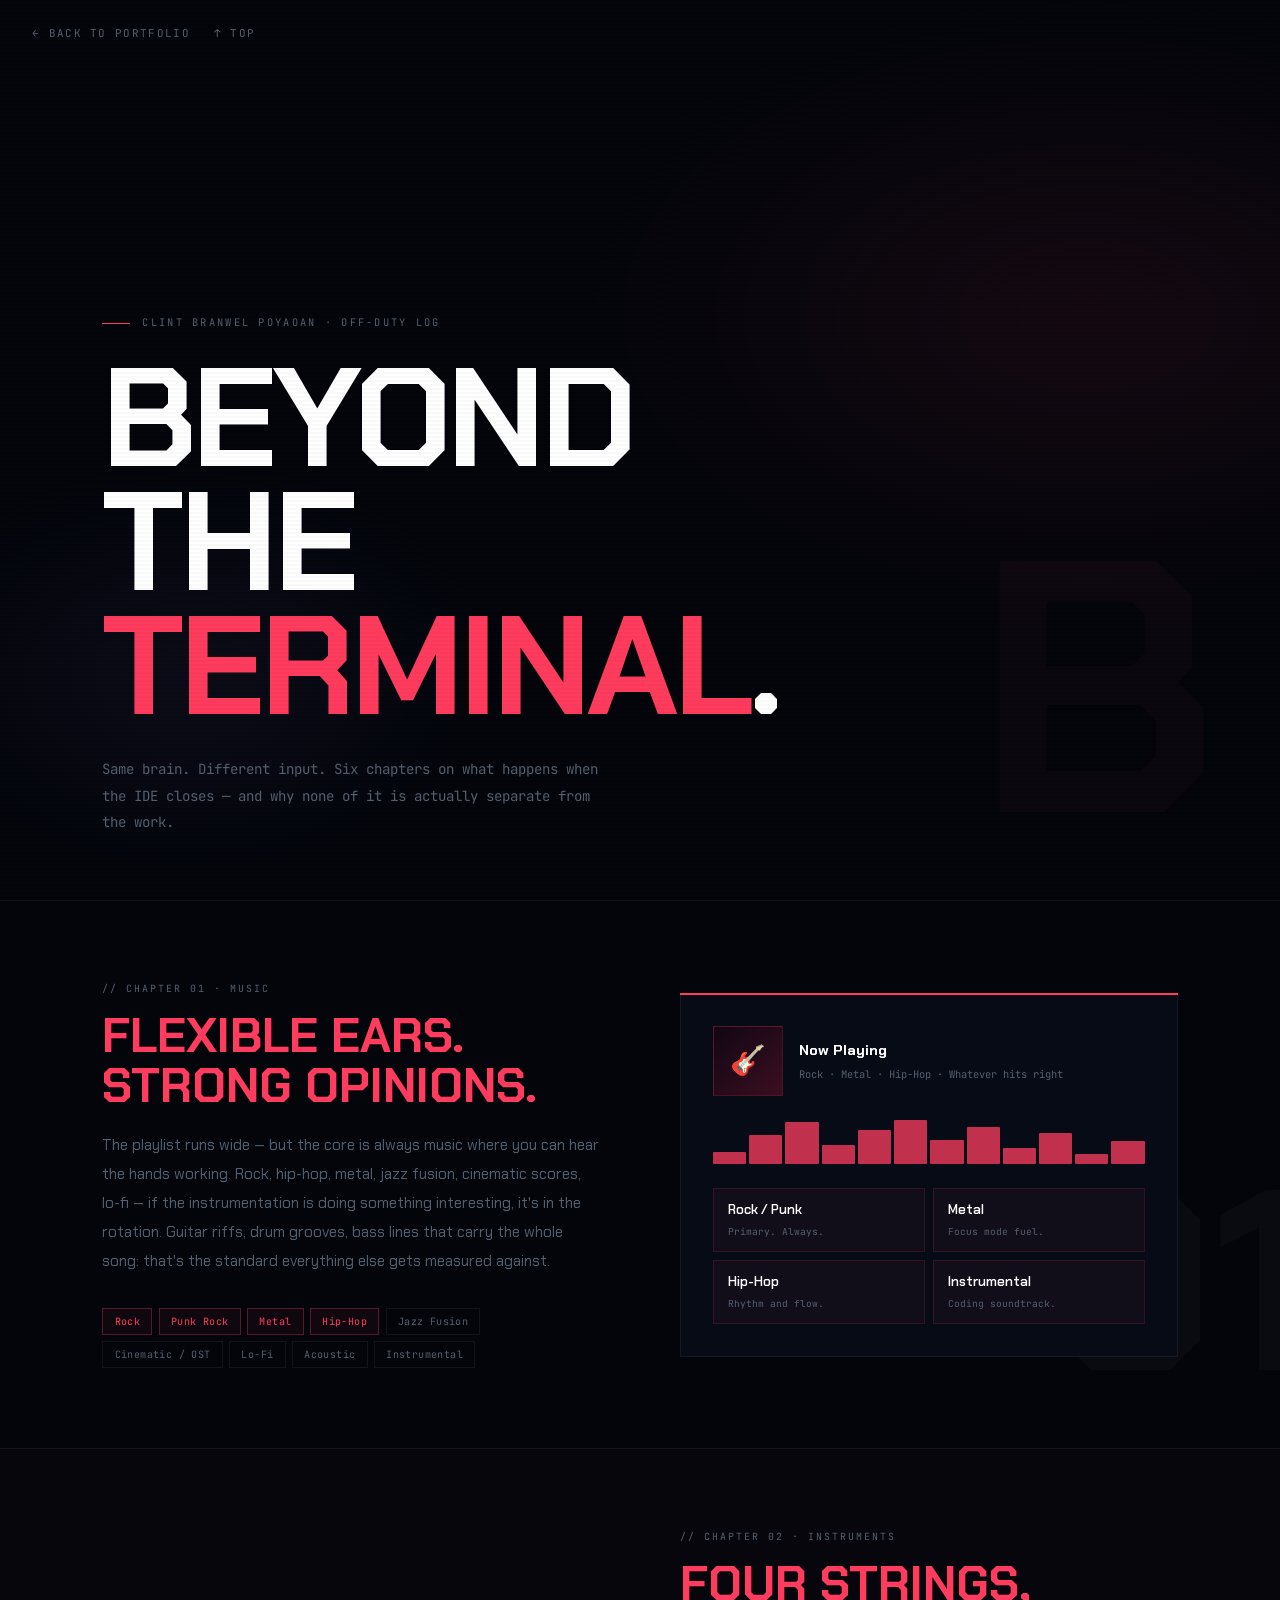
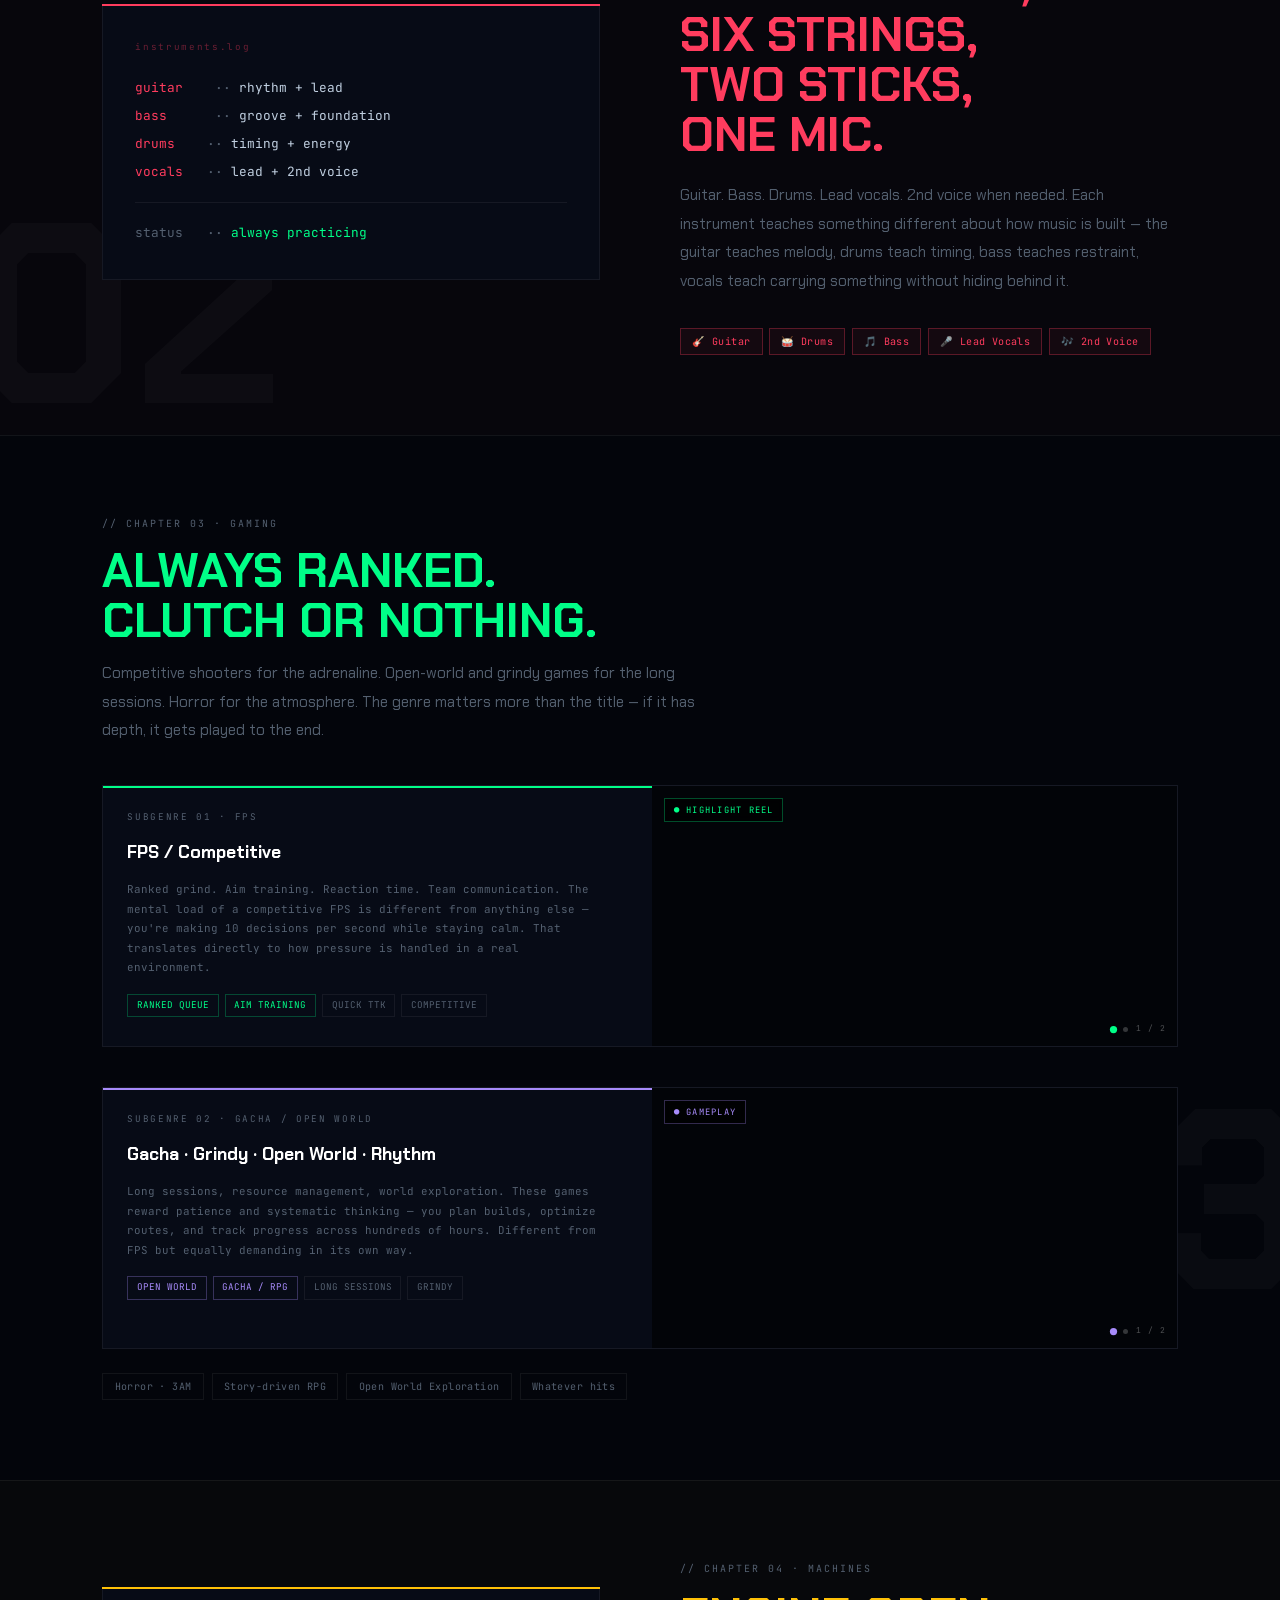
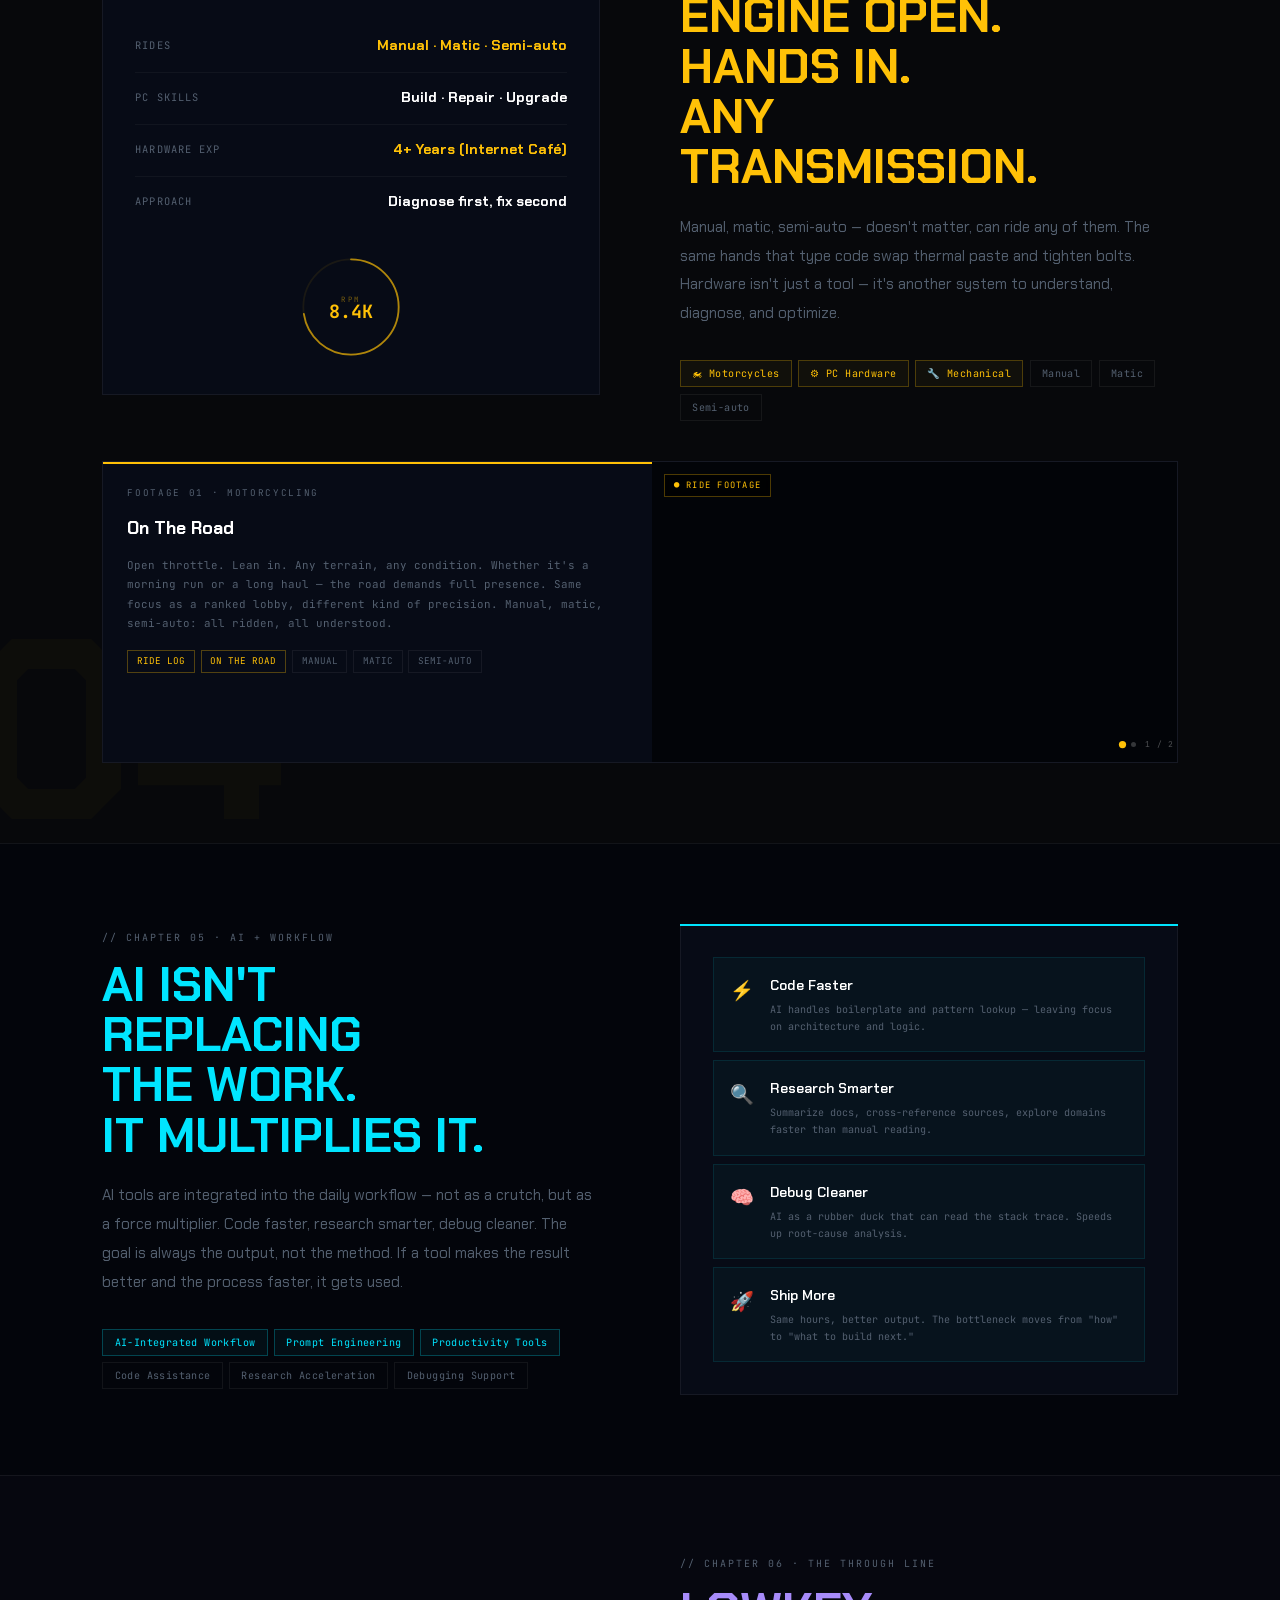
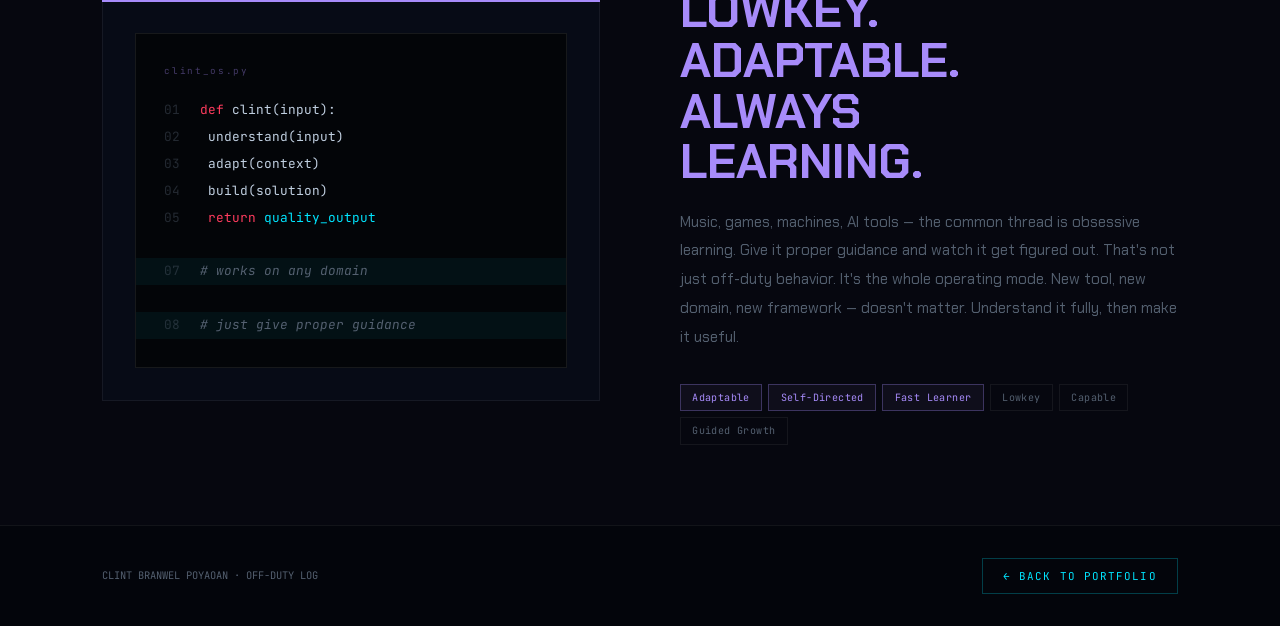
==== offduty.html @ eef63285 "Add files via upload SUBJECT TO CHANGES. WILL DELETE AND ADD MORE MORE MORE MORE MORE MORE" ====
<!DOCTYPE html>
<html lang="en">
<head>
  <meta charset="UTF-8"/>
  <meta name="viewport" content="width=device-width, initial-scale=1.0"/>
  <title>Off-Duty — Clint Branwel Poyaoan</title>
  <link rel="preconnect" href="https://fonts.googleapis.com"/>
  <link href="https://fonts.googleapis.com/css2?family=Chakra+Petch:wght@300;400;500;600;700&family=JetBrains+Mono:wght@300;400;600;700&display=swap" rel="stylesheet"/>
  <style>
    *, *::before, *::after { box-sizing:border-box; margin:0; padding:0; }
    :root {
      --cyan:#00e5ff; --red:#ff3c5e; --green:#00ff88;
      --amber:#ffc107; --purple:#a78bfa;
      --bg:#03050b; --card:#070b16;
      --border:rgba(255,255,255,0.06);
      --muted:#546070; --text:#c0cfe0;
      --mono:'JetBrains Mono',monospace;
      --display:'Chakra Petch',sans-serif;
    }
    html { scroll-behavior:smooth; }
    body { font-family:var(--display); background:var(--bg); color:var(--text); overflow-x:hidden; line-height:1.7; }
    a { text-decoration:none; color:inherit; }
    .scanlines { position:fixed; inset:0; z-index:9998; pointer-events:none; background:repeating-linear-gradient(0deg,transparent,transparent 2px,rgba(0,0,0,0.022) 2px,rgba(0,0,0,0.022) 4px); }

    /* BACK BUTTON */
    .back-btn { position:fixed; top:1.5rem; left:2rem; z-index:200; font-family:var(--mono); font-size:0.68rem; letter-spacing:0.12em; color:var(--muted); border:1px solid var(--border); padding:0.45rem 1rem; background:rgba(3,5,11,0.85); backdrop-filter:blur(12px); transition:color .2s,border-color .2s; display:flex; align-items:center; gap:0.5rem; }
    .back-btn:hover { color:var(--cyan); border-color:rgba(0,229,255,0.3); }
    .nav-ghost { font-family:var(--mono); font-size:0.68rem; letter-spacing:0.12em; color:var(--muted); text-decoration:none; transition:color .2s; }
    .nav-ghost:hover { color:var(--cyan); }

    /* HERO */
    .od-hero { min-height:100vh; display:flex; flex-direction:column; justify-content:flex-end; padding:6rem clamp(2rem,8vw,7rem) 4rem; position:relative; overflow:hidden; }
    .od-hero::before { content:''; position:absolute; inset:0; background:radial-gradient(ellipse 65% 55% at 85% 35%,rgba(255,60,94,0.07) 0%,transparent 65%),radial-gradient(ellipse 40% 40% at 15% 75%,rgba(167,139,250,0.05) 0%,transparent 60%); }
    .od-eyebrow { font-family:var(--mono); font-size:0.65rem; letter-spacing:0.22em; color:var(--muted); margin-bottom:1.5rem; display:flex; align-items:center; gap:0.75rem; }
    .od-eyebrow::before { content:''; display:inline-block; width:28px; height:1px; background:var(--red); }
    .od-title { font-size:clamp(3.5rem,11vw,9rem); font-weight:700; line-height:0.88; letter-spacing:-0.03em; color:#fff; text-transform:uppercase; margin-bottom:1.75rem; position:relative; z-index:1; }
    .od-title span { color:var(--red); }
    .od-sub { font-family:var(--mono); font-size:0.88rem; color:var(--muted); max-width:500px; line-height:1.9; position:relative; z-index:1; }
    .od-deco { position:absolute; right:clamp(1rem,5vw,4rem); bottom:2rem; font-size:clamp(12rem,28vw,25rem); font-weight:700; color:rgba(255,60,94,0.03); line-height:1; user-select:none; pointer-events:none; }

    /* CHAPTERS */
    .chapter { padding:5rem clamp(2rem,8vw,7rem); border-top:1px solid var(--border); position:relative; overflow:hidden; }
    .chapter-wrap { max-width:1100px; margin:0 auto; display:grid; grid-template-columns:1fr 1fr; gap:5rem; align-items:center; }
    .chapter-wrap.flip { direction:rtl; }
    .chapter-wrap.flip > * { direction:ltr; }
    .chapter-deco { position:absolute; right:-2rem; top:50%; transform:translateY(-50%); font-size:clamp(10rem,20vw,18rem); font-weight:700; line-height:1; opacity:0.025; user-select:none; pointer-events:none; color:#fff; }
    .ch-num { font-family:var(--mono); font-size:0.62rem; letter-spacing:0.2em; color:var(--muted); margin-bottom:0.8rem; }
    .ch-title { font-size:clamp(2rem,4vw,3rem); font-weight:700; text-transform:uppercase; line-height:1.05; color:#fff; margin-bottom:1.25rem; }
    .ch-desc { color:var(--muted); font-size:0.95rem; line-height:1.9; margin-bottom:2rem; }
    .ch-tags { display:flex; flex-wrap:wrap; gap:0.4rem; }
    .tag { font-family:var(--mono); font-size:0.63rem; padding:0.25rem 0.7rem; border:1px solid; letter-spacing:0.04em; }
    .tag-r { border-color:rgba(255,60,94,0.3); color:var(--red); background:rgba(255,60,94,0.05); }
    .tag-g { border-color:rgba(0,255,136,0.25); color:var(--green); background:rgba(0,255,136,0.04); }
    .tag-a { border-color:rgba(255,193,7,0.25); color:var(--amber); background:rgba(255,193,7,0.04); }
    .tag-p { border-color:rgba(167,139,250,0.3); color:var(--purple); background:rgba(167,139,250,0.05); }
    .tag-c { border-color:rgba(0,229,255,0.25); color:var(--cyan); background:rgba(0,229,255,0.04); }
    .tag-n { border-color:var(--border); color:var(--muted); }

    /* VIS CARD */
    .vis { background:var(--card); border:1px solid var(--border); padding:2rem; position:relative; }
    .vis::before { content:''; position:absolute; top:-1px; left:-1px; right:-1px; height:2px; }
    .vis.red::before{background:var(--red);} .vis.green::before{background:var(--green);}
    .vis.amber::before{background:var(--amber);} .vis.cyan::before{background:var(--cyan);}
    .vis.purple::before{background:var(--purple);}

    /* MUSIC */
    .player { display:flex; flex-direction:column; gap:1.5rem; }
    .player-top { display:flex; gap:1rem; align-items:center; }
    .album { width:70px; height:70px; background:linear-gradient(135deg,#120614,#3a0f20); border:1px solid rgba(255,60,94,0.2); display:flex; align-items:center; justify-content:center; font-size:1.8rem; flex-shrink:0; }
    .track-name { font-weight:700; font-size:0.92rem; color:#fff; margin-bottom:0.2rem; }
    .track-by { font-family:var(--mono); font-size:0.65rem; color:var(--muted); }
    .waveform { display:flex; align-items:flex-end; gap:3px; height:44px; }
    .waveform span { flex:1; border-radius:1px; opacity:0.75; animation:wave 1.3s ease-in-out infinite; }
    .waveform span:nth-child(1){height:28%;animation-delay:0.00s} .waveform span:nth-child(2){height:65%;animation-delay:0.09s}
    .waveform span:nth-child(3){height:95%;animation-delay:0.04s} .waveform span:nth-child(4){height:42%;animation-delay:0.14s}
    .waveform span:nth-child(5){height:78%;animation-delay:0.07s} .waveform span:nth-child(6){height:100%;animation-delay:0.19s}
    .waveform span:nth-child(7){height:55%;animation-delay:0.02s} .waveform span:nth-child(8){height:83%;animation-delay:0.11s}
    .waveform span:nth-child(9){height:36%;animation-delay:0.17s} .waveform span:nth-child(10){height:70%;animation-delay:0.06s}
    .waveform span:nth-child(11){height:22%;animation-delay:0.21s} .waveform span:nth-child(12){height:52%;animation-delay:0.01s}
    @keyframes wave{0%,100%{transform:scaleY(1)}50%{transform:scaleY(0.22);opacity:0.35}}
    .genre-grid { display:grid; grid-template-columns:1fr 1fr; gap:0.5rem; }
    .genre-item { padding:0.65rem 0.9rem; border:1px solid rgba(255,60,94,0.15); background:rgba(255,60,94,0.04); display:flex; flex-direction:column; gap:0.15rem; }
    .genre-name { font-size:0.82rem; font-weight:600; color:#fff; }
    .genre-note { font-family:var(--mono); font-size:0.6rem; color:var(--muted); }

    /* ═══════════════════════════════════════════
       GAMING SECTION WITH VIDEO SUBSECTIONS
    ═══════════════════════════════════════════ */
    .game-subsections { display:flex; flex-direction:column; gap:2.5rem; }

    .game-sub {
      display:grid;
      grid-template-columns:1fr 1fr;
      gap:1.5rem;
      align-items:start;
      background:var(--card);
      border:1px solid var(--border);
      overflow:hidden;
      position:relative;
    }
    .game-sub::before { content:''; position:absolute; top:0; left:0; right:0; height:2px; }
    .game-sub.fps-sub::before   { background:var(--green); }
    .game-sub.gacha-sub::before { background:var(--purple); }
    .game-sub.moto-sub::before  { background:var(--amber); }
    .moto-sub .game-video-wrap { min-height:300px; aspect-ratio:16/9; }

    .game-sub-info { padding:1.5rem; }
    .game-sub-title {
      font-family:var(--mono); font-size:0.58rem; letter-spacing:0.18em;
      color:var(--muted); margin-bottom:0.75rem; text-transform:uppercase;
    }
    .game-sub-heading { font-size:1.1rem; font-weight:700; color:#fff; margin-bottom:0.75rem; }
    .game-sub-desc { font-family:var(--mono); font-size:0.68rem; color:var(--muted); line-height:1.8; margin-bottom:1rem; }
    .game-sub-tags { display:flex; flex-wrap:wrap; gap:0.35rem; }
    .game-sub-tag { font-family:var(--mono); font-size:0.58rem; padding:0.18rem 0.55rem; border:1px solid var(--border); color:var(--muted); }

    .game-video-wrap {
      position:relative;
      height:100%;
      min-height:260px;
      background:#020408;
      overflow:hidden;
    }

    /* ── SLIDESHOW ───────────────────────────────── */
    .vid-slideshow {
      position:absolute;
      inset:0;
    }
    .vid-slide {
      position:absolute !important;
      inset:0;
      width:100%;
      height:100%;
      min-height:unset !important;
      object-fit:cover;
      object-position:center;
      display:block;
      opacity:0;
      transition:opacity 0.7s ease;
    }
    .vid-slide.active { opacity:1; }

    /* ── NAV DOTS + COUNTER ─────────────────────── */
    .vid-nav {
      position:absolute;
      bottom:0.65rem;
      right:0.7rem;
      z-index:3;
      display:flex;
      align-items:center;
      gap:0.4rem;
    }
    .vid-dot {
      width:5px;
      height:5px;
      border-radius:50%;
      background:rgba(255,255,255,0.2);
      transition:background 0.3s, transform 0.2s;
      cursor:pointer;
      flex-shrink:0;
    }
    .vid-dot:hover { background:rgba(255,255,255,0.45); }
    .vid-dot.active { transform:scale(1.45); }
    .fps-sub   .vid-dot.active { background:var(--green); }
    .gacha-sub .vid-dot.active { background:var(--purple); }
    .moto-sub  .vid-dot.active { background:var(--amber); }
    .vid-idx {
      font-family:var(--mono);
      font-size:0.5rem;
      letter-spacing:0.1em;
      color:rgba(255,255,255,0.3);
      margin-left:0.15rem;
      user-select:none;
    }

    .vid-placeholder {
      position:absolute; inset:0;
      display:flex; flex-direction:column;
      align-items:center; justify-content:center; gap:0.75rem;
      background:#060a14;
      border-left:1px solid var(--border);
    }
    .vid-ph-icon { font-size:2rem; opacity:0.3; }
    .vid-ph-text { font-family:var(--mono); font-size:0.62rem; letter-spacing:0.12em; color:var(--muted); text-align:center; }
    .vid-ph-hint { font-family:var(--mono); font-size:0.55rem; color:rgba(84,96,112,0.6); text-align:center; max-width:160px; line-height:1.7; }

    /* Overlay label on video */
    .vid-label {
      position:absolute; top:0.75rem; left:0.75rem; z-index:2;
      font-family:var(--mono); font-size:0.55rem; letter-spacing:0.14em;
      padding:0.2rem 0.55rem; background:rgba(0,0,0,0.7);
      backdrop-filter:blur(4px);
    }
    .vid-label.green  { border:1px solid rgba(0,255,136,0.3);   color:var(--green); }
    .vid-label.purple { border:1px solid rgba(167,139,250,0.3); color:var(--purple); }
    .vid-label.amber  { border:1px solid rgba(255,193,7,0.3);   color:var(--amber); }

    /* MOTO specs */
    .spec-list { display:flex; flex-direction:column; }
    .spec-row { display:flex; justify-content:space-between; align-items:center; padding:0.85rem 0; border-bottom:1px solid rgba(255,255,255,0.04); }
    .spec-row:last-child{border-bottom:none;}
    .spec-k { font-family:var(--mono); font-size:0.65rem; letter-spacing:0.1em; color:var(--muted); }
    .spec-v { font-size:0.88rem; font-weight:700; color:#fff; }
    .spec-v.a { color:var(--amber); }
    .rpm-wrap { display:flex; justify-content:center; margin-top:1.5rem; }

    /* AI section */
    .ai-grid { display:flex; flex-direction:column; gap:0.5rem; }
    .ai-item { display:flex; align-items:flex-start; gap:1rem; padding:1rem; border:1px solid rgba(0,229,255,0.1); background:rgba(0,229,255,0.03); }
    .ai-icon { font-size:1.2rem; flex-shrink:0; margin-top:0.1rem; }
    .ai-label { font-weight:600; color:#fff; font-size:0.88rem; margin-bottom:0.2rem; }
    .ai-note  { font-family:var(--mono); font-size:0.63rem; color:var(--muted); line-height:1.7; }

    /* CODE block */
    .code-block { background:#030508; border:1px solid rgba(255,255,255,0.08); padding:1.75rem; font-family:var(--mono); font-size:0.8rem; line-height:2.1; }
    .cl-num{color:var(--muted);opacity:.4;margin-right:1.2rem;user-select:none;}
    .cl-kw{color:var(--red);} .cl-str{color:var(--cyan);} .cl-tx{color:#c0cfe0;} .cl-cm{color:var(--muted);font-style:italic;}
    .cl-hi{background:rgba(0,229,255,0.05);display:block;margin:0 -1.75rem;padding:0 1.75rem;}

    /* FOOTER */
    .od-footer { border-top:1px solid var(--border); padding:2rem clamp(2rem,8vw,7rem); display:flex; justify-content:space-between; align-items:center; flex-wrap:wrap; gap:1rem; }
    .od-footer span { font-family:var(--mono); font-size:0.65rem; color:var(--muted); }
    .back-link { font-family:var(--mono); font-size:0.68rem; letter-spacing:0.1em; color:var(--cyan); border:1px solid rgba(0,229,255,0.25); padding:0.5rem 1.25rem; transition:background .2s; }
    .back-link:hover { background:rgba(0,229,255,0.06); }

    /* FADE IN */
    .fi { opacity:0; transform:translateY(24px); transition:opacity .65s ease,transform .65s ease; }
    .fi.v { opacity:1; transform:none; }
    .fi.d1{transition-delay:.1s;} .fi.d2{transition-delay:.2s;}

    @media(max-width:768px){
      .chapter-wrap,.chapter-wrap.flip{grid-template-columns:1fr;direction:ltr;gap:2.5rem;}
      .od-deco,.chapter-deco{display:none;}
      .game-sub{grid-template-columns:1fr;}
      .game-video-wrap{min-height:210px;}
    }
  </style>
</head>
<body>
  <div class="scanlines"></div>
  <div style="position:fixed;top:1.5rem;left:2rem;z-index:200;display:flex;flex-direction:row;gap:1.5rem;align-items:center;">
  <a href="index.html" class="nav-ghost">← BACK TO PORTFOLIO</a>
  <a href="#top" class="nav-ghost">↑ TOP</a>
</div>

  <header class="od-hero" id="top">
    <div class="od-eyebrow">CLINT BRANWEL POYAOAN · OFF-DUTY LOG</div>
    <h1 class="od-title">Beyond<br>the<br><span>Terminal</span>.</h1>
    <p class="od-sub">Same brain. Different input. Six chapters on what happens when the IDE closes — and why none of it is actually separate from the work.</p>
    <div class="od-deco">B</div>
  </header>

  <!-- CH 1: MUSIC LISTENING -->
  <section class="chapter" id="music">
    <div class="chapter-deco">01</div>
    <div class="chapter-wrap">
      <div class="fi">
        <div class="ch-num">// CHAPTER 01 · MUSIC</div>
        <h2 class="ch-title" style="color:var(--red)">Flexible ears.<br>Strong opinions.</h2>
        <p class="ch-desc">The playlist runs wide — but the core is always music where you can hear the hands working. Rock, hip-hop, metal, jazz fusion, cinematic scores, lo-fi — if the instrumentation is doing something interesting, it's in the rotation. Guitar riffs, drum grooves, bass lines that carry the whole song: that's the standard everything else gets measured against.</p>
        <div class="ch-tags">
          <span class="tag tag-r">Rock</span><span class="tag tag-r">Punk Rock</span>
          <span class="tag tag-r">Metal</span><span class="tag tag-r">Hip-Hop</span>
          <span class="tag tag-n">Jazz Fusion</span><span class="tag tag-n">Cinematic / OST</span>
          <span class="tag tag-n">Lo-Fi</span><span class="tag tag-n">Acoustic</span><span class="tag tag-n">Instrumental</span>
        </div>
      </div>
      <div class="fi d1">
        <div class="vis red">
          <div class="player">
            <div class="player-top">
              <div class="album">🎸</div>
              <div>
                <div class="track-name">Now Playing</div>
                <div class="track-by">Rock · Metal · Hip-Hop · Whatever hits right</div>
              </div>
            </div>
            <div class="waveform">
              <span style="background:var(--red)"></span><span style="background:var(--red)"></span>
              <span style="background:var(--red)"></span><span style="background:var(--red)"></span>
              <span style="background:var(--red)"></span><span style="background:var(--red)"></span>
              <span style="background:var(--red)"></span><span style="background:var(--red)"></span>
              <span style="background:var(--red)"></span><span style="background:var(--red)"></span>
              <span style="background:var(--red)"></span><span style="background:var(--red)"></span>
            </div>
            <div class="genre-grid">
              <div class="genre-item"><div class="genre-name">Rock / Punk</div><div class="genre-note">Primary. Always.</div></div>
              <div class="genre-item"><div class="genre-name">Metal</div><div class="genre-note">Focus mode fuel.</div></div>
              <div class="genre-item"><div class="genre-name">Hip-Hop</div><div class="genre-note">Rhythm and flow.</div></div>
              <div class="genre-item"><div class="genre-name">Instrumental</div><div class="genre-note">Coding soundtrack.</div></div>
            </div>
          </div>
        </div>
      </div>
    </div>
  </section>

  <!-- CH 2: INSTRUMENTS -->
  <section class="chapter" id="instruments" style="background:rgba(255,60,94,0.015)">
    <div class="chapter-deco" style="left:-2rem;right:auto;">02</div>
    <div class="chapter-wrap flip">
      <div class="fi">
        <div class="ch-num">// CHAPTER 02 · INSTRUMENTS</div>
        <h2 class="ch-title" style="color:var(--red)">Four strings,<br>six strings,<br>two sticks,<br>one mic.</h2>
        <p class="ch-desc">Guitar. Bass. Drums. Lead vocals. 2nd voice when needed. Each instrument teaches something different about how music is built — the guitar teaches melody, drums teach timing, bass teaches restraint, vocals teach carrying something without hiding behind it.</p>
        <div class="ch-tags">
          <span class="tag tag-r">🎸 Guitar</span><span class="tag tag-r">🥁 Drums</span>
          <span class="tag tag-r">🎵 Bass</span><span class="tag tag-r">🎤 Lead Vocals</span><span class="tag tag-r">🎶 2nd Voice</span>
        </div>
      </div>
      <div class="fi d1">
        <div class="vis red" style="font-family:var(--mono);font-size:0.8rem;line-height:2.2;">
          <div style="color:rgba(255,60,94,0.4);font-size:0.58rem;letter-spacing:0.18em;margin-bottom:1rem;">instruments.log</div>
          <div><span style="color:var(--red)">guitar</span>&nbsp;&nbsp;&nbsp;&nbsp;<span style="color:var(--muted)">··</span> <span style="color:#c0cfe0">rhythm + lead</span></div>
          <div><span style="color:var(--red)">bass</span>&nbsp;&nbsp;&nbsp;&nbsp;&nbsp;&nbsp;<span style="color:var(--muted)">··</span> <span style="color:#c0cfe0">groove + foundation</span></div>
          <div><span style="color:var(--red)">drums</span>&nbsp;&nbsp;&nbsp;&nbsp;<span style="color:var(--muted)">··</span> <span style="color:#c0cfe0">timing + energy</span></div>
          <div><span style="color:var(--red)">vocals</span>&nbsp;&nbsp;&nbsp;<span style="color:var(--muted)">··</span> <span style="color:#c0cfe0">lead + 2nd voice</span></div>
          <div style="margin-top:1rem;padding-top:1rem;border-top:1px solid var(--border);">
            <span style="color:var(--muted)">status</span>&nbsp;&nbsp;&nbsp;<span style="color:var(--muted)">··</span> <span style="color:var(--green)">always practicing</span>
          </div>
        </div>
      </div>
    </div>
  </section>

  <!-- CH 3: GAMING WITH VIDEOS -->
  <section class="chapter" id="gaming">
    <div class="chapter-deco">03</div>
    <div style="max-width:1100px;margin:0 auto;">
      <div class="fi">
        <div class="ch-num">// CHAPTER 03 · GAMING</div>
        <h2 class="ch-title" style="color:var(--green);margin-bottom:0.75rem;">Always ranked.<br>Clutch or nothing.</h2>
        <p class="ch-desc" style="max-width:600px;margin-bottom:2.5rem;">Competitive shooters for the adrenaline. Open-world and grindy games for the long sessions. Horror for the atmosphere. The genre matters more than the title — if it has depth, it gets played to the end.</p>
      </div>

      <div class="game-subsections fi d1">

        <!-- FPS / COMPETITIVE SUBSECTION -->
        <div class="game-sub fps-sub">
          <div class="game-sub-info">
            <div class="game-sub-title">Subgenre 01 · FPS</div>
            <div class="game-sub-heading">FPS / Competitive</div>
            <p class="game-sub-desc">
              Ranked grind. Aim training. Reaction time. Team communication.
              The mental load of a competitive FPS is different from anything else —
              you're making 10 decisions per second while staying calm.
              That translates directly to how pressure is handled in a real environment.
            </p>
            <div class="game-sub-tags">
              <span class="game-sub-tag" style="border-color:rgba(0,255,136,0.25);color:var(--green)">RANKED QUEUE</span>
              <span class="game-sub-tag" style="border-color:rgba(0,255,136,0.25);color:var(--green)">AIM TRAINING</span>
              <span class="game-sub-tag">QUICK TTK</span>
              <span class="game-sub-tag">COMPETITIVE</span>
            </div>
          </div>

          <!--
          ╔══════════════════════════════════════════════════╗
          ║  FPS VIDEOS — 2 SLOTS, SLIDESHOW AUTO-ADVANCES  ║
          ╠══════════════════════════════════════════════════╣
          ║  Slot 1: src="Valo.mp4"   (your Valorant clip)  ║
          ║  Slot 2: src="Valo2.mp4"  (your 2nd FPS clip)   ║
          ║  Place both .mp4 files in the same folder.       ║
          ║  Leave src="" if you only have one video.        ║
          ║  Open with VS Code Live Server to test autoplay. ║
          ╚══════════════════════════════════════════════════╝
          -->
          <div class="game-video-wrap">
            <div class="vid-slideshow">
              <video class="vid-slide active"
                src="vid/Valo.mp4"
                muted playsinline preload="metadata"
              ></video>
              <video class="vid-slide"
                src="vid/Valo2.mp4"
                muted playsinline preload="metadata"
              ></video>
            </div>
            <div class="vid-label green">● HIGHLIGHT REEL</div>
            <div class="vid-nav">
              <span class="vid-dot active"></span>
              <span class="vid-dot"></span>
              <span class="vid-idx">1 / 2</span>
            </div>
            <div class="vid-placeholder" id="fps-placeholder">
              <div class="vid-ph-icon">🎮</div>
              <div class="vid-ph-text">FPS HIGHLIGHT</div>
              <div class="vid-ph-hint">Add Valo.mp4 + Valo2.mp4<br>Place in same folder as this file</div>
            </div>
          </div>
        </div>

        <!-- GACHA / OPEN WORLD SUBSECTION -->
        <div class="game-sub gacha-sub">
          <div class="game-sub-info">
            <div class="game-sub-title">Subgenre 02 · GACHA / OPEN WORLD</div>
            <div class="game-sub-heading">Gacha · Grindy · Open World · Rhythm</div>
            <p class="game-sub-desc">
              Long sessions, resource management, world exploration.
              These games reward patience and systematic thinking —
              you plan builds, optimize routes, and track progress
              across hundreds of hours. Different from FPS but equally
              demanding in its own way.
            </p>
            <div class="game-sub-tags">
              <span class="game-sub-tag" style="border-color:rgba(167,139,250,0.3);color:var(--purple)">OPEN WORLD</span>
              <span class="game-sub-tag" style="border-color:rgba(167,139,250,0.3);color:var(--purple)">GACHA / RPG</span>
              <span class="game-sub-tag">LONG SESSIONS</span>
              <span class="game-sub-tag">GRINDY</span>
            </div>
          </div>

          <!--
          ╔══════════════════════════════════════════════════╗
          ║  GACHA VIDEOS — HSR + GENSHIN SLIDESHOW          ║
          ╠══════════════════════════════════════════════════╣
          ║  Slot 1: src="HSR.mp4"      (Honkai Star Rail)  ║
          ║  Slot 2: src="Genshin.mp4"  (Genshin Impact)    ║
          ║  Place both .mp4 files in the same folder.       ║
          ╚══════════════════════════════════════════════════╝
          -->
          <div class="game-video-wrap">
            <div class="vid-slideshow">
              <video class="vid-slide active"
                src="vid/HSR.mp4"
                muted playsinline preload="metadata"
              ></video>
              <video class="vid-slide"
                src="vid/OSU.mp4"
                muted playsinline preload="metadata"
              ></video>
            </div>
            <div class="vid-label purple">● GAMEPLAY</div>
            <div class="vid-nav">
              <span class="vid-dot active"></span>
              <span class="vid-dot"></span>
              <span class="vid-idx">1 / 2</span>
            </div>
          </div>
        </div>

      </div><!-- /.game-subsections -->

      <!-- Other genres row -->
      <div class="fi d2" style="margin-top:1.5rem;display:flex;flex-wrap:wrap;gap:0.5rem;">
        <span class="tag tag-n">Horror · 3AM</span>
        <span class="tag tag-n">Story-driven RPG</span>
        <span class="tag tag-n">Open World Exploration</span>
        <span class="tag tag-n">Whatever hits</span>
      </div>
    </div>
  </section>

  <!-- CH 4: HARDWARE & MOTO -->
  <section class="chapter" id="machines" style="background:rgba(255,193,7,0.015)">
    <div class="chapter-deco" style="left:-2rem;right:auto;color:var(--amber)">04</div>

    <!-- Text + Spec card row -->
    <div class="chapter-wrap flip">
      <div class="fi">
        <div class="ch-num">// CHAPTER 04 · MACHINES</div>
        <h2 class="ch-title" style="color:var(--amber)">Engine open.<br>Hands in.<br>Any<br>transmission.</h2>
        <p class="ch-desc">Manual, matic, semi-auto — doesn't matter, can ride any of them. The same hands that type code swap thermal paste and tighten bolts. Hardware isn't just a tool — it's another system to understand, diagnose, and optimize.</p>
        <div class="ch-tags">
          <span class="tag tag-a">🏍 Motorcycles</span>
          <span class="tag tag-a">⚙ PC Hardware</span>
          <span class="tag tag-a">🔧 Mechanical</span>
          <span class="tag tag-n">Manual</span><span class="tag tag-n">Matic</span><span class="tag tag-n">Semi-auto</span>
        </div>
      </div>
      <div class="fi d1">
        <div class="vis amber">
          <div class="spec-list">
            <div class="spec-row"><span class="spec-k">RIDES</span><span class="spec-v a">Manual · Matic · Semi-auto</span></div>
            <div class="spec-row"><span class="spec-k">PC SKILLS</span><span class="spec-v">Build · Repair · Upgrade</span></div>
            <div class="spec-row"><span class="spec-k">HARDWARE EXP</span><span class="spec-v a">4+ Years (Internet Café)</span></div>
            <div class="spec-row"><span class="spec-k">APPROACH</span><span class="spec-v">Diagnose first, fix second</span></div>
          </div>
          <div class="rpm-wrap">
            <svg viewBox="0 0 120 120" fill="none" xmlns="http://www.w3.org/2000/svg" style="width:110px;height:110px;">
              <circle cx="60" cy="60" r="52" stroke="rgba(255,193,7,0.08)" stroke-width="2"/>
              <circle cx="60" cy="60" r="52" stroke="rgba(255,193,7,0.65)" stroke-width="2" stroke-dasharray="327" stroke-dashoffset="90" stroke-linecap="round" transform="rotate(-90 60 60)" style="animation:rpmP 2.5s ease-in-out infinite"/>
              <text x="60" y="55" text-anchor="middle" fill="rgba(255,193,7,0.45)" font-size="8" font-family="JetBrains Mono,monospace" letter-spacing="3">RPM</text>
              <text x="60" y="72" text-anchor="middle" fill="#ffc107" font-size="20" font-family="JetBrains Mono,monospace" font-weight="700">8.4K</text>
              <style>@keyframes rpmP{0%,100%{stroke-dashoffset:90;opacity:.7}50%{stroke-dashoffset:52;opacity:1}}</style>
            </svg>
          </div>
        </div>
      </div>
    </div><!-- /.chapter-wrap -->

    <!-- ── MOTO VIDEO ROW ──────────────────────────────────────────────
         Styled the same as FPS / Gacha sections above.
         Two video slots — plays one, crossfades to the next, loops.
         ─────────────────────────────────────────────────────────────── -->
    <div style="max-width:1100px;margin:2.5rem auto 0;" class="fi d2">

      <div class="game-sub moto-sub">
        <div class="game-sub-info">
          <div class="game-sub-title">Footage 01 · Motorcycling</div>
          <div class="game-sub-heading">On The Road</div>
          <p class="game-sub-desc">
            Open throttle. Lean in. Any terrain, any condition.
            Whether it's a morning run or a long haul — the road demands
            full presence. Same focus as a ranked lobby, different kind of
            precision. Manual, matic, semi-auto: all ridden, all understood.
          </p>
          <div class="game-sub-tags">
            <span class="game-sub-tag" style="border-color:rgba(255,193,7,0.3);color:var(--amber)">RIDE LOG</span>
            <span class="game-sub-tag" style="border-color:rgba(255,193,7,0.3);color:var(--amber)">ON THE ROAD</span>
            <span class="game-sub-tag">MANUAL</span>
            <span class="game-sub-tag">MATIC</span>
            <span class="game-sub-tag">SEMI-AUTO</span>
          </div>
        </div>

        <div class="game-video-wrap">
          <div class="vid-slideshow">
            <video class="vid-slide active"
              src="vid/Moto1.mp4"
              muted playsinline preload="metadata"
            ></video>
            <video class="vid-slide"
              src="vid/Moto2.mp4"
              muted playsinline preload="metadata"
            ></video>
          </div>
          <div class="vid-label amber">● RIDE FOOTAGE</div>
          <div class="vid-nav">
            <span class="vid-dot active"></span>
            <span class="vid-dot"></span>
            <span class="vid-idx">1 / 2</span>
          </div>
          <div class="vid-placeholder" id="moto-placeholder">
            <div class="vid-ph-icon">🏍</div>
            <div class="vid-ph-text">RIDE FOOTAGE</div>
            <div class="vid-ph-hint">Add Moto1.mp4 + Moto2.mp4<br>Place in same folder as this file</div>
          </div>
        </div>
      </div>

    </div><!-- /.moto video row -->

  </section>

  <!-- CH 5: AI WORKFLOW -->
  <section class="chapter" id="ai-workflow">
    <div class="chapter-deco" style="color:var(--cyan)">05</div>
    <div class="chapter-wrap">
      <div class="fi">
        <div class="ch-num">// CHAPTER 05 · AI + WORKFLOW</div>
        <h2 class="ch-title" style="color:var(--cyan)">AI isn't<br>replacing<br>the work.<br><span style="color:var(--cyan)">It multiplies it.</span></h2>
        <p class="ch-desc">AI tools are integrated into the daily workflow — not as a crutch, but as a force multiplier. Code faster, research smarter, debug cleaner. The goal is always the output, not the method. If a tool makes the result better and the process faster, it gets used.</p>
        <div class="ch-tags">
          <span class="tag tag-c">AI-Integrated Workflow</span>
          <span class="tag tag-c">Prompt Engineering</span>
          <span class="tag tag-c">Productivity Tools</span>
          <span class="tag tag-n">Code Assistance</span>
          <span class="tag tag-n">Research Acceleration</span>
          <span class="tag tag-n">Debugging Support</span>
        </div>
      </div>
      <div class="fi d1">
        <div class="vis cyan">
          <div class="ai-grid">
            <div class="ai-item"><div class="ai-icon">⚡</div><div><div class="ai-label">Code Faster</div><div class="ai-note">AI handles boilerplate and pattern lookup — leaving focus on architecture and logic.</div></div></div>
            <div class="ai-item"><div class="ai-icon">🔍</div><div><div class="ai-label">Research Smarter</div><div class="ai-note">Summarize docs, cross-reference sources, explore domains faster than manual reading.</div></div></div>
            <div class="ai-item"><div class="ai-icon">🧠</div><div><div class="ai-label">Debug Cleaner</div><div class="ai-note">AI as a rubber duck that can read the stack trace. Speeds up root-cause analysis.</div></div></div>
            <div class="ai-item"><div class="ai-icon">🚀</div><div><div class="ai-label">Ship More</div><div class="ai-note">Same hours, better output. The bottleneck moves from "how" to "what to build next."</div></div></div>
          </div>
        </div>
      </div>
    </div>
  </section>

  <!-- CH 6: THE THROUGH LINE -->
  <section class="chapter" id="closing" style="background:rgba(167,139,250,0.015)">
    <div class="chapter-deco" style="left:-2rem;right:auto;color:var(--purple)">06</div>
    <div class="chapter-wrap flip">
      <div class="fi">
        <div class="ch-num">// CHAPTER 06 · THE THROUGH LINE</div>
        <h2 class="ch-title" style="color:var(--purple)">Lowkey.<br>Adaptable.<br>Always<br>learning.</h2>
        <p class="ch-desc">Music, games, machines, AI tools — the common thread is obsessive learning. Give it proper guidance and watch it get figured out. That's not just off-duty behavior. It's the whole operating mode. New tool, new domain, new framework — doesn't matter. Understand it fully, then make it useful.</p>
        <div class="ch-tags">
          <span class="tag tag-p">Adaptable</span><span class="tag tag-p">Self-Directed</span>
          <span class="tag tag-p">Fast Learner</span><span class="tag tag-n">Lowkey</span>
          <span class="tag tag-n">Capable</span><span class="tag tag-n">Guided Growth</span>
        </div>
      </div>
      <div class="fi d1">
        <div class="vis purple">
          <div class="code-block">
            <div style="color:rgba(167,139,250,0.4);font-size:0.58rem;letter-spacing:0.18em;margin-bottom:1rem;">clint_os.py</div>
            <span><span class="cl-num">01</span><span class="cl-kw">def</span> <span class="cl-tx">clint(input):</span></span><br>
            <span><span class="cl-num">02</span><span class="cl-tx">  understand(input)</span></span><br>
            <span><span class="cl-num">03</span><span class="cl-tx">  adapt(context)</span></span><br>
            <span><span class="cl-num">04</span><span class="cl-tx">  build(solution)</span></span><br>
            <span><span class="cl-num">05</span><span class="cl-tx">  </span><span class="cl-kw">return</span> <span class="cl-str">quality_output</span></span><br><br>
            <span class="cl-hi"><span><span class="cl-num">07</span><span class="cl-cm"># works on any domain</span></span></span><br>
            <span class="cl-hi"><span><span class="cl-num">08</span><span class="cl-cm"># just give proper guidance</span></span></span>
          </div>
        </div>
      </div>
    </div>
  </section>

  <footer class="od-footer">
    <span>CLINT BRANWEL POYAOAN · OFF-DUTY LOG</span>
    <a href="index.html" class="back-link">← BACK TO PORTFOLIO</a>
  </footer>

  <script>
    // ── SCROLL FADE-IN (bidirectional) ─────────────────────────────
    const faders = document.querySelectorAll('.fi');
    const fadIO = new IntersectionObserver(entries => {
      entries.forEach(e => {
        if (e.isIntersecting) e.target.classList.add('v');
        else e.target.classList.remove('v');
      });
    }, { threshold: 0.1 });
    faders.forEach(el => fadIO.observe(el));

    // ── PARALLAX CHAPTER DECO NUMBERS ──────────────────────────────
    const decos = document.querySelectorAll('.chapter-deco');
    function updateDecos() {
      decos.forEach(d => {
        const rect = d.closest('.chapter').getBoundingClientRect();
        d.style.transform = `translateY(calc(-50% + ${rect.top * 0.12}px))`;
      });
    }
    window.addEventListener('scroll', updateDecos, { passive: true });
    updateDecos();

    function initSlideshow(wrap) {
      const allSlides = Array.from(wrap.querySelectorAll('.vid-slide'));
      const dots      = Array.from(wrap.querySelectorAll('.vid-dot'));
      const idxEl     = wrap.querySelector('.vid-idx');
      const ph        = wrap.querySelector('.vid-placeholder');

      // Only consider slides that have a non-empty src attribute
      const slides = allSlides.filter(v => {
        const s = v.getAttribute('src');
        return s && s.trim() !== '';
      });

      if (!slides.length) {
        if (ph) ph.style.display = 'flex';
        return;
      }
      if (ph) ph.style.display = 'none';

      let cur = 0;
      let paused = false; 

      function updateUI() {
        dots.forEach((d, i) => d.classList.toggle('active', i === cur));
        if (idxEl) idxEl.textContent = (cur + 1) + ' / ' + slides.length;
      }

      function goTo(n) {
        // Fade out current
        slides[cur].classList.remove('active');
        slides[cur].pause();
        slides[cur].currentTime = 0;
        // Advance index
        cur = ((n % slides.length) + slides.length) % slides.length;
        // Fade in next
        slides[cur].classList.add('active');
        if (!paused) slides[cur].play().catch(() => {});
        updateUI();
      }

      // Auto-advance when a video ends
      slides.forEach((vid, i) => {
        vid.addEventListener('ended', () => goTo(i + 1));
      });

      // Clickable dots for manual switching
      dots.forEach((dot, i) => {
        dot.addEventListener('click', () => {
          if (i !== cur) goTo(i);
        });
      });

      // Pause when section scrolls out of view; resume on re-entry
      const visIO = new IntersectionObserver(entries => {
        entries.forEach(e => {
          paused = !e.isIntersecting;
          if (e.isIntersecting) {
            slides[cur].play().catch(() => {});
          } else {
            slides[cur].pause();
          }
        });
      }, { threshold: 0.2 });
      visIO.observe(wrap);

      // Kick off first video
      slides[0].play().catch(() => {});
      updateUI();
    }

    // Init all video sections
    document.querySelectorAll('.game-video-wrap').forEach(initSlideshow);

    // Smooth scroll for anchor links
    document.querySelectorAll('a[href^="#"]').forEach(a => {
      a.addEventListener('click', e => {
        const t = document.querySelector(a.getAttribute('href'));
        if (!t) return;
        e.preventDefault();
        t.scrollIntoView({ behavior: 'smooth' });
  });
});
  </script>
</body>
</html>
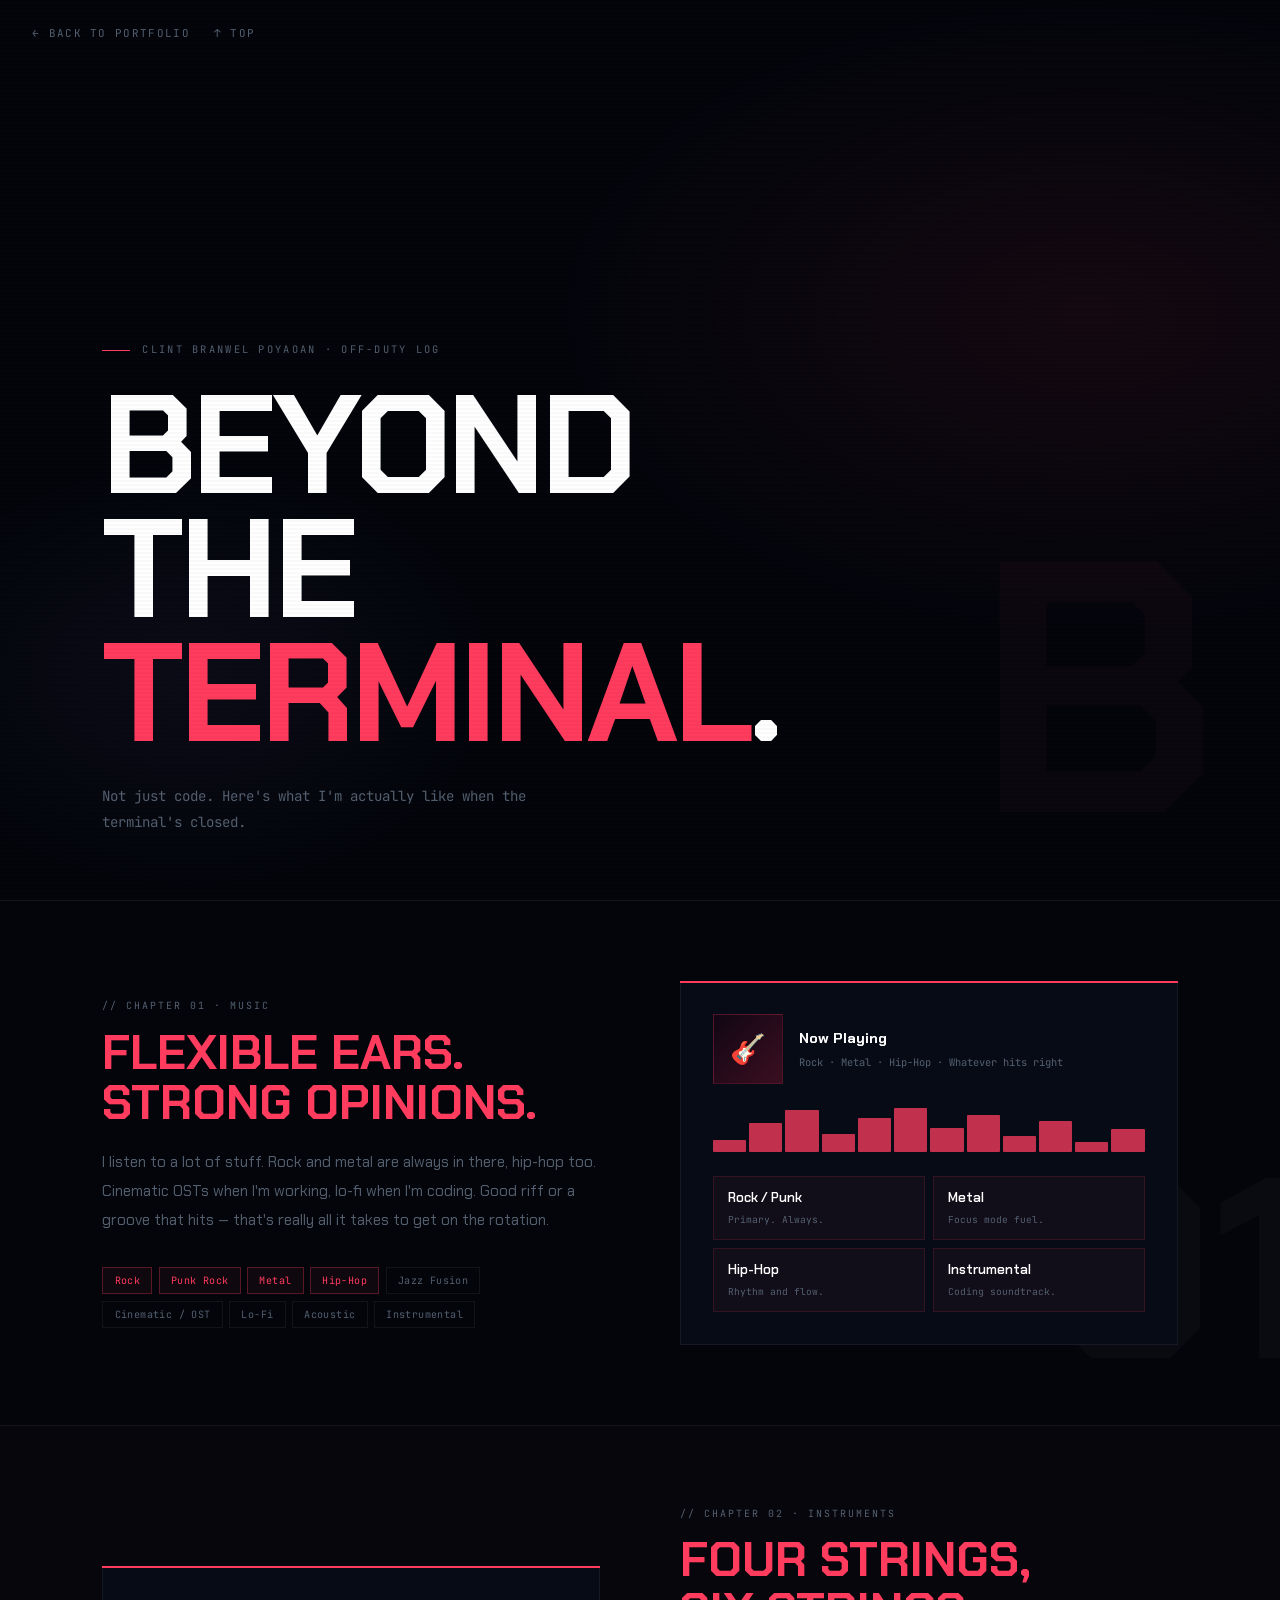
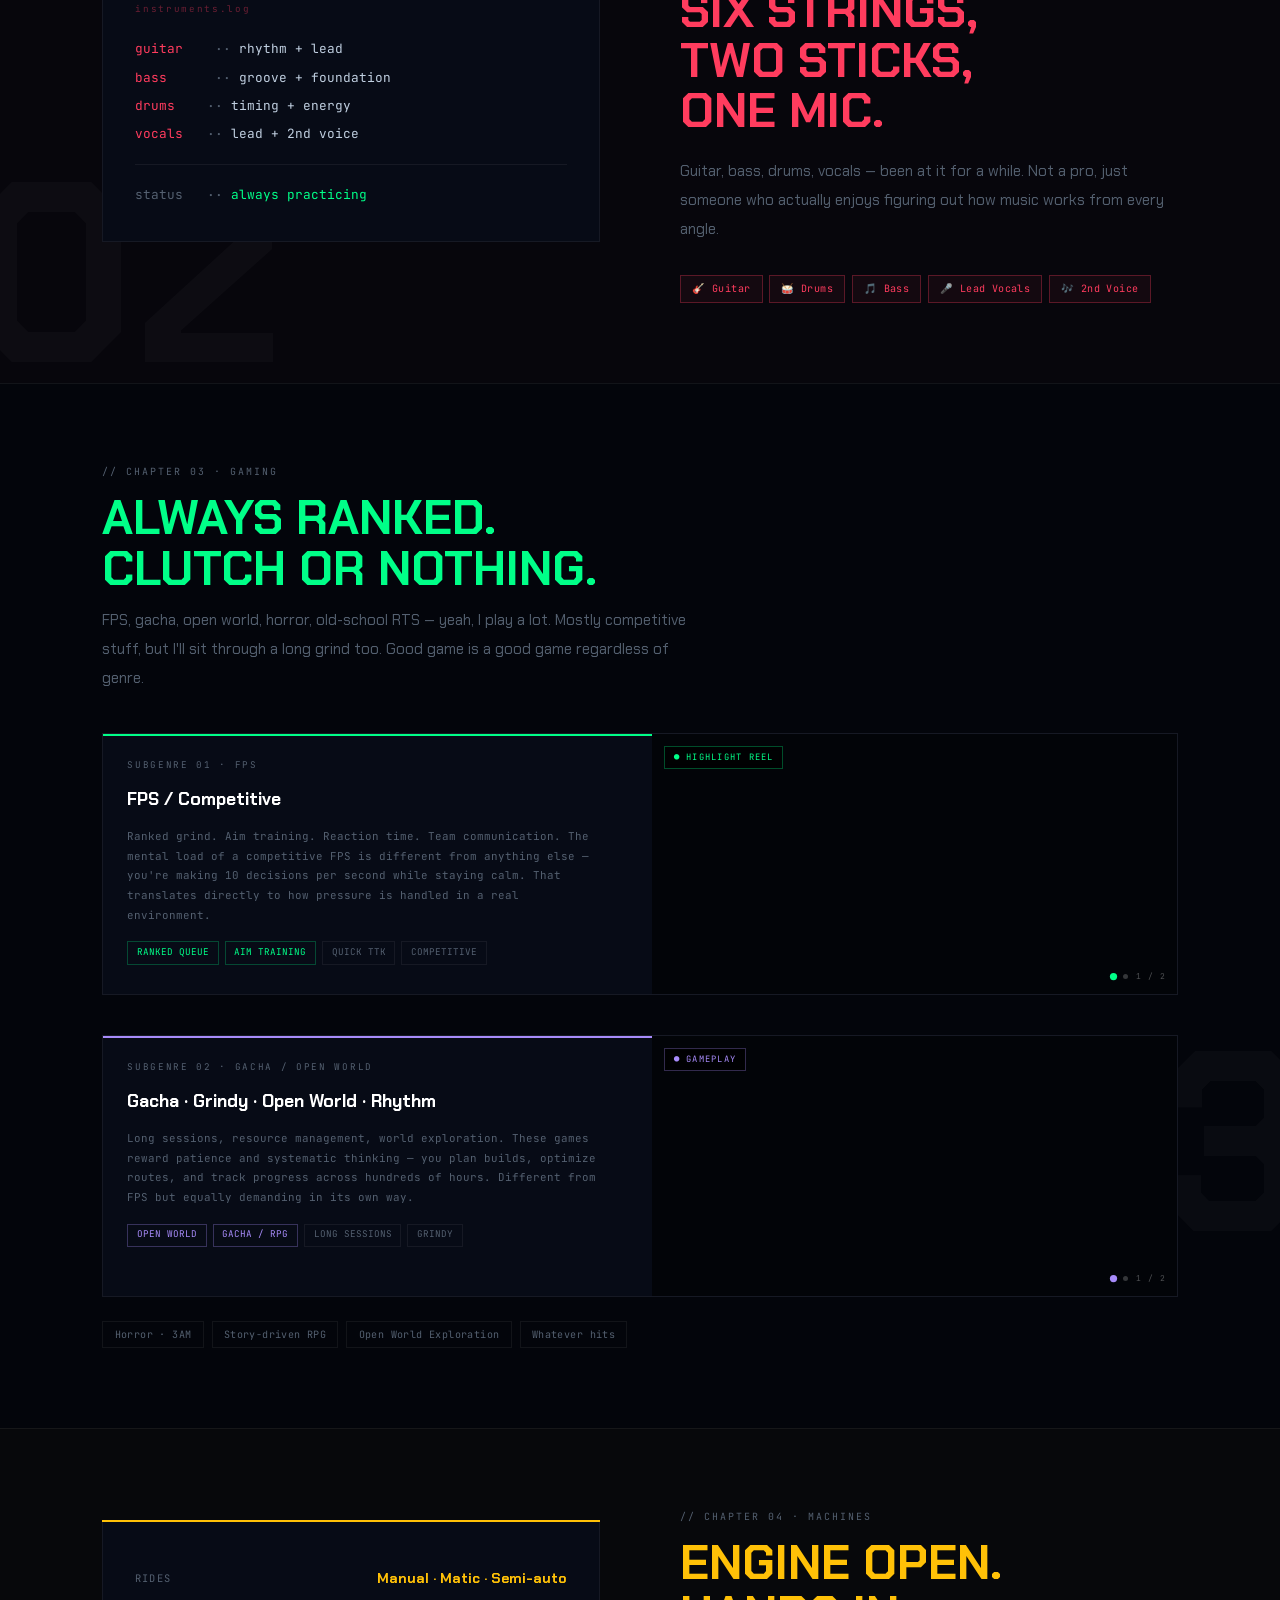
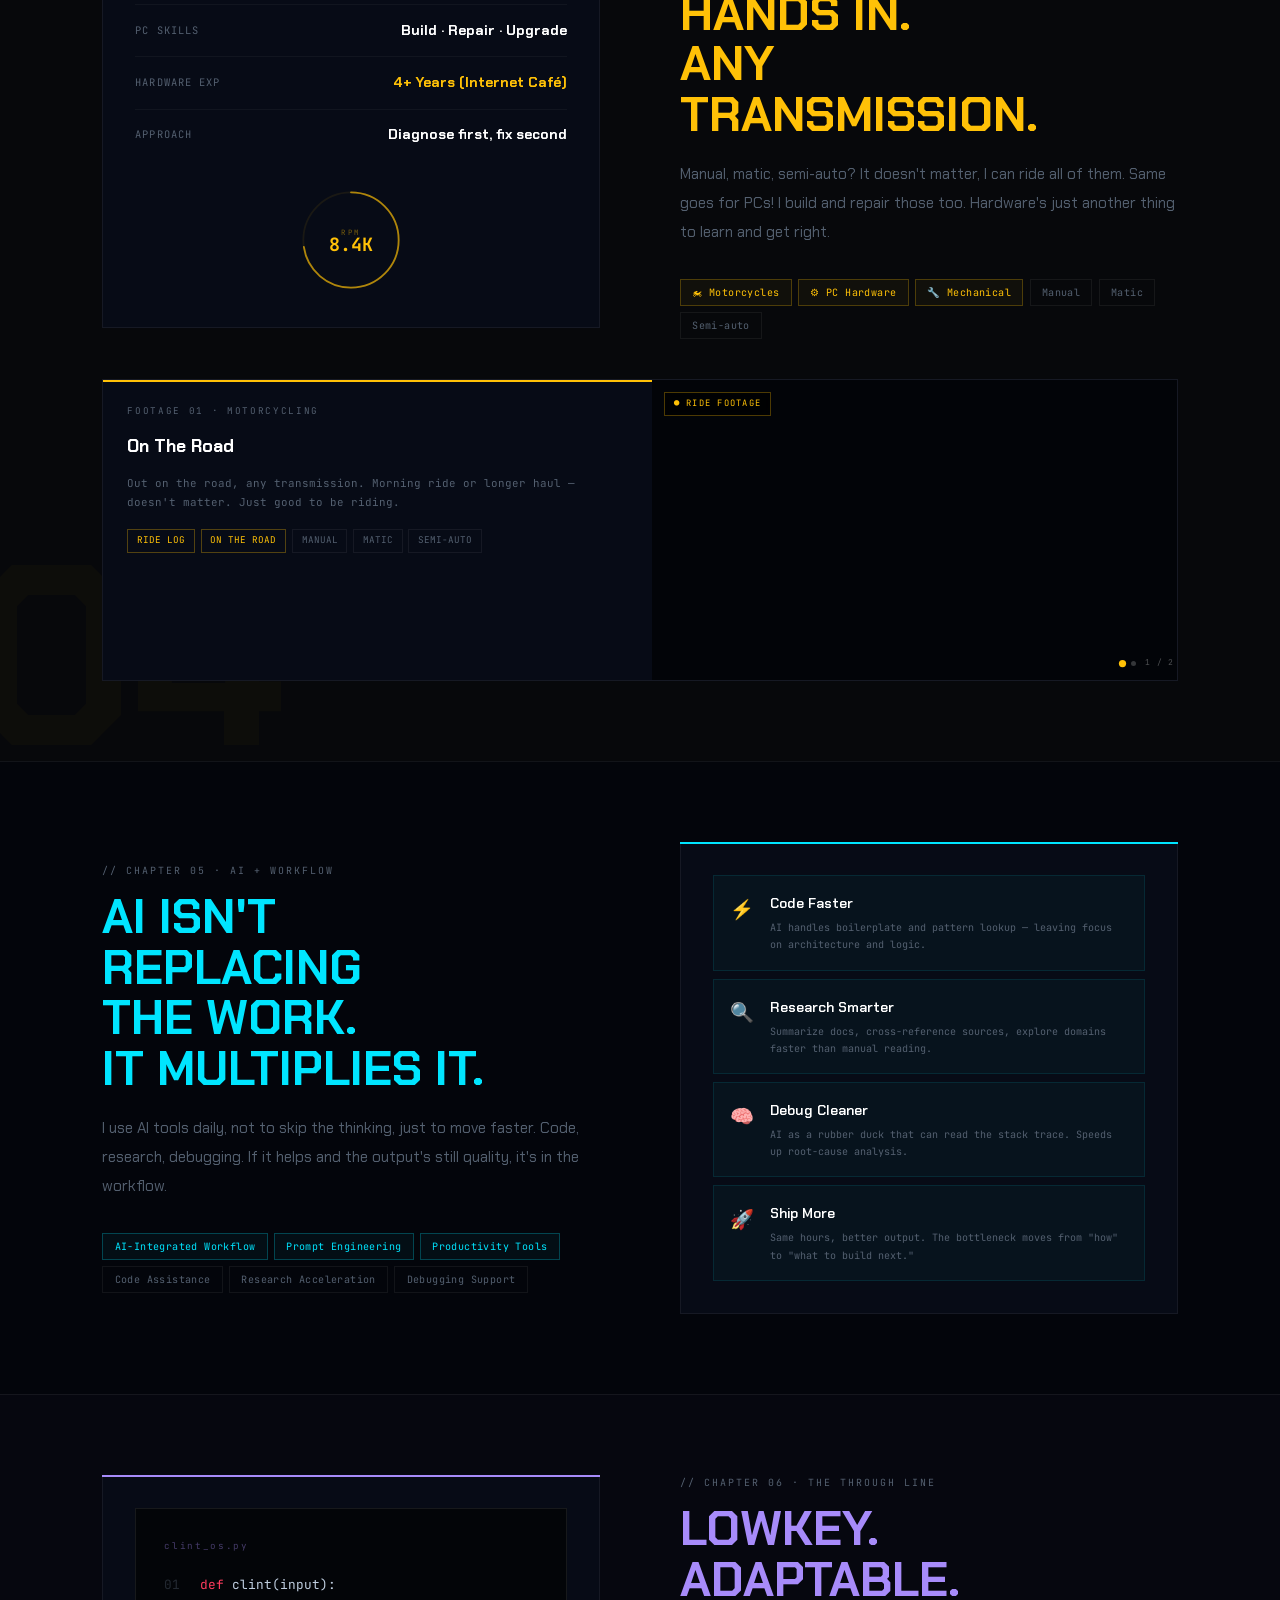
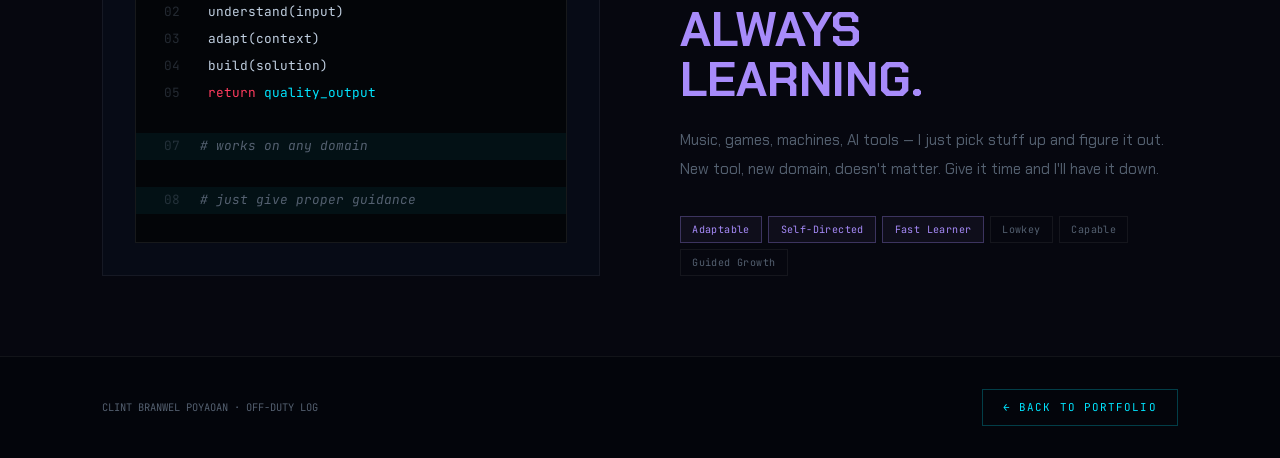
==== commit 47a2858e: "Add files via upload" ====
--- a/offduty.html
+++ b/offduty.html
@@ -247,7 +247,7 @@
   <header class="od-hero" id="top">
     <div class="od-eyebrow">CLINT BRANWEL POYAOAN · OFF-DUTY LOG</div>
     <h1 class="od-title">Beyond<br>the<br><span>Terminal</span>.</h1>
-    <p class="od-sub">Same brain. Different input. Six chapters on what happens when the IDE closes — and why none of it is actually separate from the work.</p>
+    <p class="od-sub">Not just code. Here's what I'm actually like when the terminal's closed.</p>
     <div class="od-deco">B</div>
   </header>
 
@@ -258,7 +258,7 @@
       <div class="fi">
         <div class="ch-num">// CHAPTER 01 · MUSIC</div>
         <h2 class="ch-title" style="color:var(--red)">Flexible ears.<br>Strong opinions.</h2>
-        <p class="ch-desc">The playlist runs wide — but the core is always music where you can hear the hands working. Rock, hip-hop, metal, jazz fusion, cinematic scores, lo-fi — if the instrumentation is doing something interesting, it's in the rotation. Guitar riffs, drum grooves, bass lines that carry the whole song: that's the standard everything else gets measured against.</p>
+        <p class="ch-desc">I listen to a lot of stuff. Rock and metal are always in there, hip-hop too. Cinematic OSTs when I'm working, lo-fi when I'm coding. Good riff or a groove that hits — that's really all it takes to get on the rotation.</p>
         <div class="ch-tags">
           <span class="tag tag-r">Rock</span><span class="tag tag-r">Punk Rock</span>
           <span class="tag tag-r">Metal</span><span class="tag tag-r">Hip-Hop</span>
@@ -303,7 +303,7 @@
       <div class="fi">
         <div class="ch-num">// CHAPTER 02 · INSTRUMENTS</div>
         <h2 class="ch-title" style="color:var(--red)">Four strings,<br>six strings,<br>two sticks,<br>one mic.</h2>
-        <p class="ch-desc">Guitar. Bass. Drums. Lead vocals. 2nd voice when needed. Each instrument teaches something different about how music is built — the guitar teaches melody, drums teach timing, bass teaches restraint, vocals teach carrying something without hiding behind it.</p>
+        <p class="ch-desc">Guitar, bass, drums, vocals — been at it for a while. Not a pro, just someone who actually enjoys figuring out how music works from every angle.</p>
         <div class="ch-tags">
           <span class="tag tag-r">🎸 Guitar</span><span class="tag tag-r">🥁 Drums</span>
           <span class="tag tag-r">🎵 Bass</span><span class="tag tag-r">🎤 Lead Vocals</span><span class="tag tag-r">🎶 2nd Voice</span>
@@ -331,7 +331,7 @@
       <div class="fi">
         <div class="ch-num">// CHAPTER 03 · GAMING</div>
         <h2 class="ch-title" style="color:var(--green);margin-bottom:0.75rem;">Always ranked.<br>Clutch or nothing.</h2>
-        <p class="ch-desc" style="max-width:600px;margin-bottom:2.5rem;">Competitive shooters for the adrenaline. Open-world and grindy games for the long sessions. Horror for the atmosphere. The genre matters more than the title — if it has depth, it gets played to the end.</p>
+        <p class="ch-desc" style="max-width:600px;margin-bottom:2.5rem;">FPS, gacha, open world, horror, old-school RTS — yeah, I play a lot. Mostly competitive stuff, but I'll sit through a long grind too. Good game is a good game regardless of genre.</p>
       </div>
 
       <div class="game-subsections fi d1">
@@ -461,7 +461,7 @@
       <div class="fi">
         <div class="ch-num">// CHAPTER 04 · MACHINES</div>
         <h2 class="ch-title" style="color:var(--amber)">Engine open.<br>Hands in.<br>Any<br>transmission.</h2>
-        <p class="ch-desc">Manual, matic, semi-auto — doesn't matter, can ride any of them. The same hands that type code swap thermal paste and tighten bolts. Hardware isn't just a tool — it's another system to understand, diagnose, and optimize.</p>
+        <p class="ch-desc">Manual, matic, semi-auto? It doesn't matter, I can ride all of them. Same goes for PCs! I build and repair those too. Hardware's just another thing to learn and get right.</p>
         <div class="ch-tags">
           <span class="tag tag-a">🏍 Motorcycles</span>
           <span class="tag tag-a">⚙ PC Hardware</span>
@@ -501,10 +501,7 @@
           <div class="game-sub-title">Footage 01 · Motorcycling</div>
           <div class="game-sub-heading">On The Road</div>
           <p class="game-sub-desc">
-            Open throttle. Lean in. Any terrain, any condition.
-            Whether it's a morning run or a long haul — the road demands
-            full presence. Same focus as a ranked lobby, different kind of
-            precision. Manual, matic, semi-auto: all ridden, all understood.
+            Out on the road, any transmission. Morning ride or longer haul — doesn't matter. Just good to be riding.
           </p>
           <div class="game-sub-tags">
             <span class="game-sub-tag" style="border-color:rgba(255,193,7,0.3);color:var(--amber)">RIDE LOG</span>
@@ -551,7 +548,7 @@
       <div class="fi">
         <div class="ch-num">// CHAPTER 05 · AI + WORKFLOW</div>
         <h2 class="ch-title" style="color:var(--cyan)">AI isn't<br>replacing<br>the work.<br><span style="color:var(--cyan)">It multiplies it.</span></h2>
-        <p class="ch-desc">AI tools are integrated into the daily workflow — not as a crutch, but as a force multiplier. Code faster, research smarter, debug cleaner. The goal is always the output, not the method. If a tool makes the result better and the process faster, it gets used.</p>
+        <p class="ch-desc">I use AI tools daily, not to skip the thinking, just to move faster. Code, research, debugging. If it helps and the output's still quality, it's in the workflow.</p>
         <div class="ch-tags">
           <span class="tag tag-c">AI-Integrated Workflow</span>
           <span class="tag tag-c">Prompt Engineering</span>
@@ -581,7 +578,8 @@
       <div class="fi">
         <div class="ch-num">// CHAPTER 06 · THE THROUGH LINE</div>
         <h2 class="ch-title" style="color:var(--purple)">Lowkey.<br>Adaptable.<br>Always<br>learning.</h2>
-        <p class="ch-desc">Music, games, machines, AI tools — the common thread is obsessive learning. Give it proper guidance and watch it get figured out. That's not just off-duty behavior. It's the whole operating mode. New tool, new domain, new framework — doesn't matter. Understand it fully, then make it useful.</p>
+        <p class="ch-desc">Music, games, machines, AI tools — I just pick stuff up and figure it out. New tool, new domain, doesn't matter. Give it time and I'll have it down.
+</p>
         <div class="ch-tags">
           <span class="tag tag-p">Adaptable</span><span class="tag tag-p">Self-Directed</span>
           <span class="tag tag-p">Fast Learner</span><span class="tag tag-n">Lowkey</span>
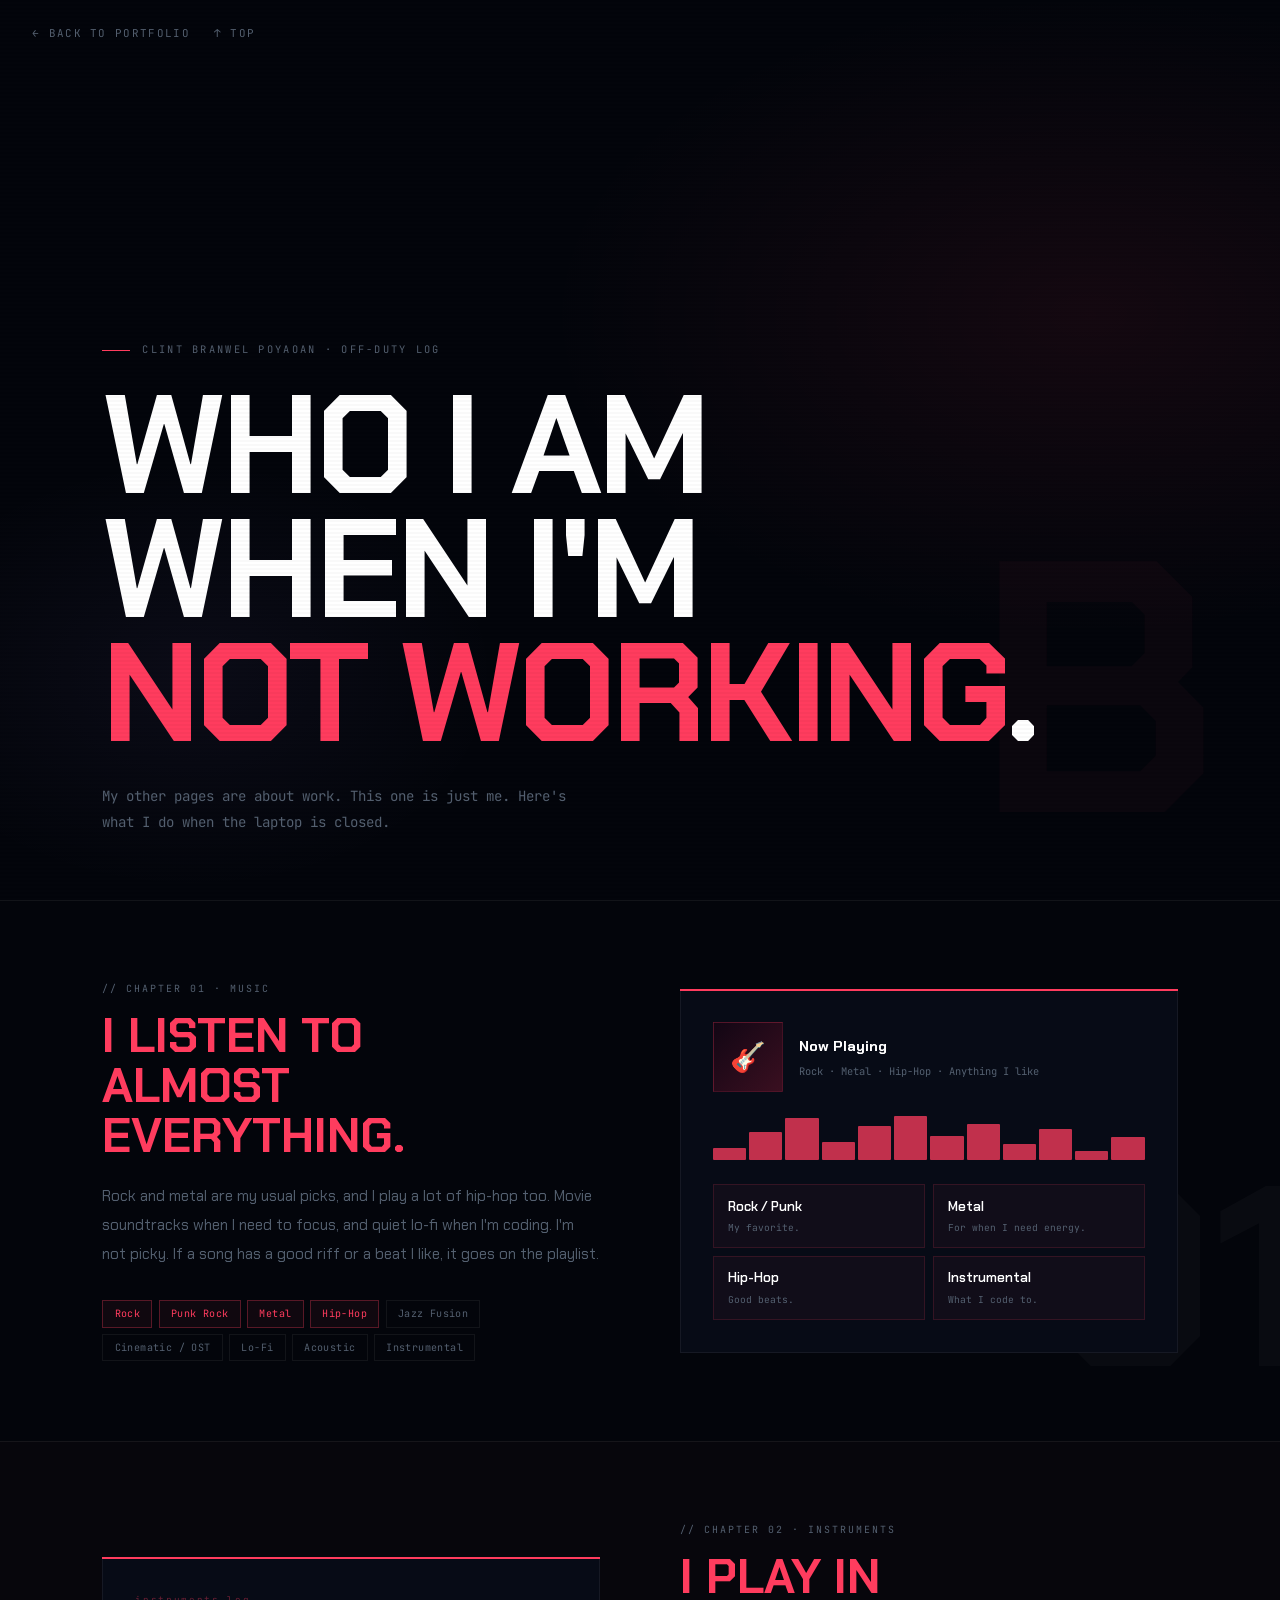
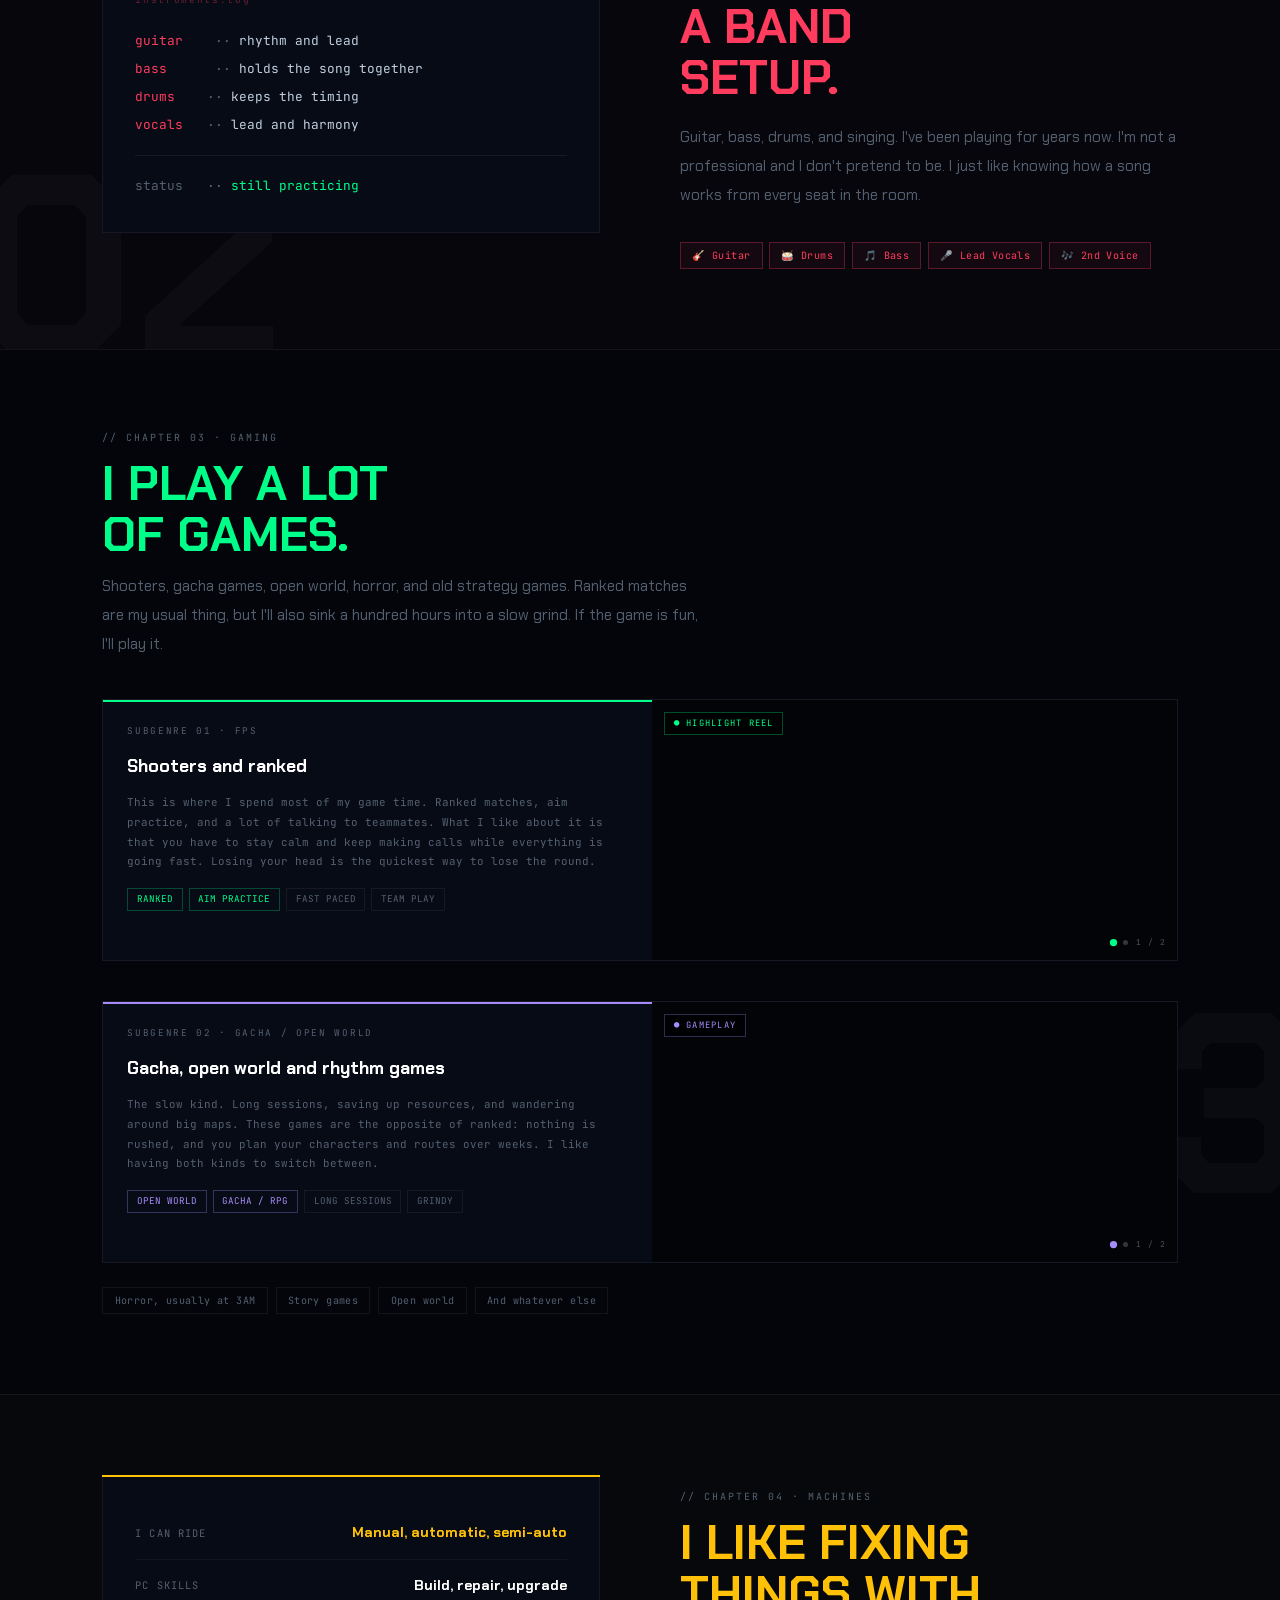
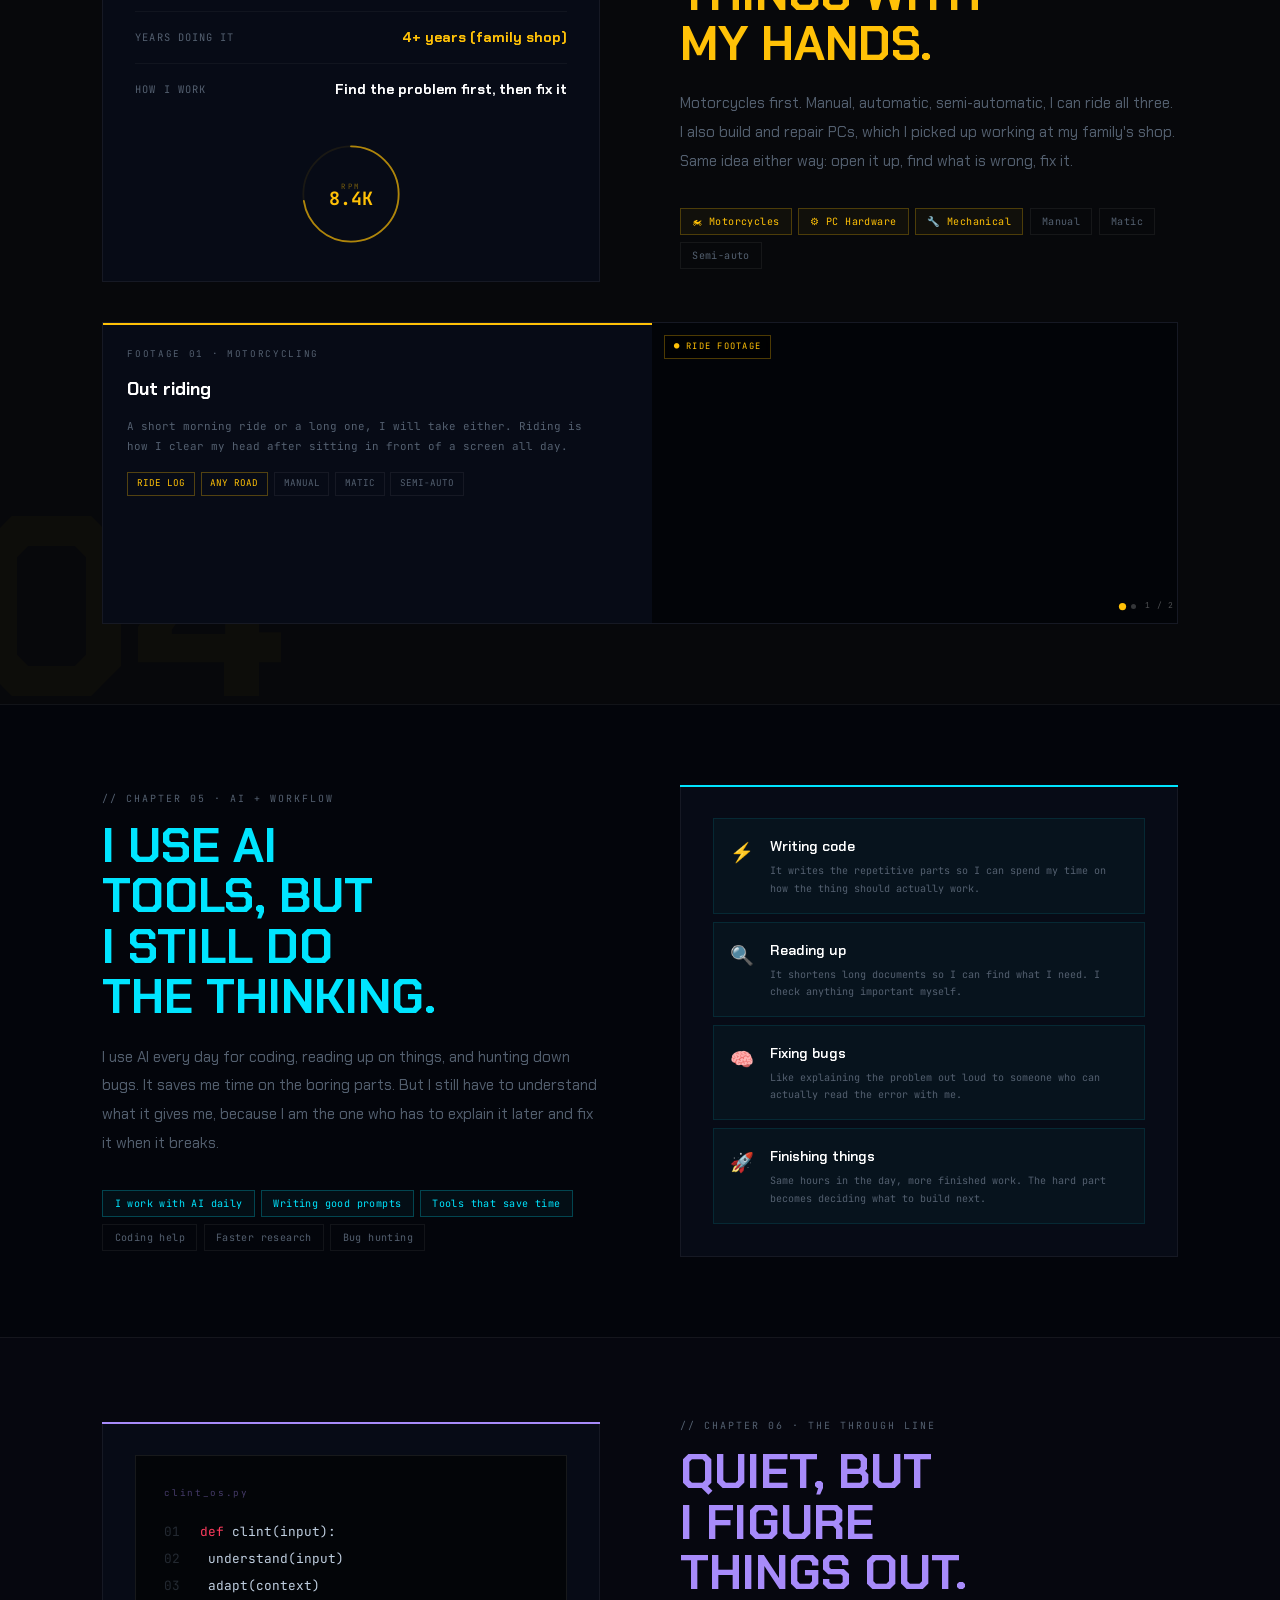
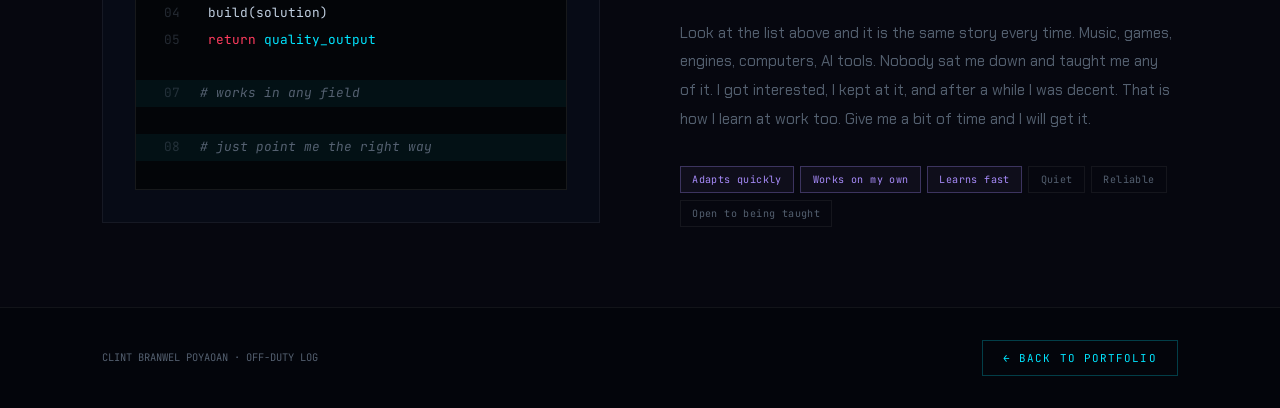
==== commit ce6e138a: "update 8/23" ====
--- a/offduty.html
+++ b/offduty.html
@@ -3,7 +3,7 @@
 <head>
   <meta charset="UTF-8"/>
   <meta name="viewport" content="width=device-width, initial-scale=1.0"/>
-  <title>Off-Duty — Clint Branwel Poyaoan</title>
+  <title>More About Me | Clint Branwel Poyaoan</title>
   <link rel="preconnect" href="https://fonts.googleapis.com"/>
   <link href="https://fonts.googleapis.com/css2?family=Chakra+Petch:wght@300;400;500;600;700&family=JetBrains+Mono:wght@300;400;600;700&display=swap" rel="stylesheet"/>
   <style>
@@ -246,8 +246,8 @@
 
   <header class="od-hero" id="top">
     <div class="od-eyebrow">CLINT BRANWEL POYAOAN · OFF-DUTY LOG</div>
-    <h1 class="od-title">Beyond<br>the<br><span>Terminal</span>.</h1>
-    <p class="od-sub">Not just code. Here's what I'm actually like when the terminal's closed.</p>
+    <h1 class="od-title">Who I am<br>when I'm<br><span>not working</span>.</h1>
+    <p class="od-sub">My other pages are about work. This one is just me. Here's what I do when the laptop is closed.</p>
     <div class="od-deco">B</div>
   </header>
 
@@ -257,8 +257,8 @@
     <div class="chapter-wrap">
       <div class="fi">
         <div class="ch-num">// CHAPTER 01 · MUSIC</div>
-        <h2 class="ch-title" style="color:var(--red)">Flexible ears.<br>Strong opinions.</h2>
-        <p class="ch-desc">I listen to a lot of stuff. Rock and metal are always in there, hip-hop too. Cinematic OSTs when I'm working, lo-fi when I'm coding. Good riff or a groove that hits — that's really all it takes to get on the rotation.</p>
+        <h2 class="ch-title" style="color:var(--red)">I listen to<br>almost<br>everything.</h2>
+        <p class="ch-desc">Rock and metal are my usual picks, and I play a lot of hip-hop too. Movie soundtracks when I need to focus, and quiet lo-fi when I'm coding. I'm not picky. If a song has a good riff or a beat I like, it goes on the playlist.</p>
         <div class="ch-tags">
           <span class="tag tag-r">Rock</span><span class="tag tag-r">Punk Rock</span>
           <span class="tag tag-r">Metal</span><span class="tag tag-r">Hip-Hop</span>
@@ -273,7 +273,7 @@
               <div class="album">🎸</div>
               <div>
                 <div class="track-name">Now Playing</div>
-                <div class="track-by">Rock · Metal · Hip-Hop · Whatever hits right</div>
+                <div class="track-by">Rock · Metal · Hip-Hop · Anything I like</div>
               </div>
             </div>
             <div class="waveform">
@@ -285,10 +285,10 @@
               <span style="background:var(--red)"></span><span style="background:var(--red)"></span>
             </div>
             <div class="genre-grid">
-              <div class="genre-item"><div class="genre-name">Rock / Punk</div><div class="genre-note">Primary. Always.</div></div>
-              <div class="genre-item"><div class="genre-name">Metal</div><div class="genre-note">Focus mode fuel.</div></div>
-              <div class="genre-item"><div class="genre-name">Hip-Hop</div><div class="genre-note">Rhythm and flow.</div></div>
-              <div class="genre-item"><div class="genre-name">Instrumental</div><div class="genre-note">Coding soundtrack.</div></div>
+              <div class="genre-item"><div class="genre-name">Rock / Punk</div><div class="genre-note">My favorite.</div></div>
+              <div class="genre-item"><div class="genre-name">Metal</div><div class="genre-note">For when I need energy.</div></div>
+              <div class="genre-item"><div class="genre-name">Hip-Hop</div><div class="genre-note">Good beats.</div></div>
+              <div class="genre-item"><div class="genre-name">Instrumental</div><div class="genre-note">What I code to.</div></div>
             </div>
           </div>
         </div>
@@ -302,8 +302,8 @@
     <div class="chapter-wrap flip">
       <div class="fi">
         <div class="ch-num">// CHAPTER 02 · INSTRUMENTS</div>
-        <h2 class="ch-title" style="color:var(--red)">Four strings,<br>six strings,<br>two sticks,<br>one mic.</h2>
-        <p class="ch-desc">Guitar, bass, drums, vocals — been at it for a while. Not a pro, just someone who actually enjoys figuring out how music works from every angle.</p>
+        <h2 class="ch-title" style="color:var(--red)">I play in<br>a band<br>setup.</h2>
+        <p class="ch-desc">Guitar, bass, drums, and singing. I've been playing for years now. I'm not a professional and I don't pretend to be. I just like knowing how a song works from every seat in the room.</p>
         <div class="ch-tags">
           <span class="tag tag-r">🎸 Guitar</span><span class="tag tag-r">🥁 Drums</span>
           <span class="tag tag-r">🎵 Bass</span><span class="tag tag-r">🎤 Lead Vocals</span><span class="tag tag-r">🎶 2nd Voice</span>
@@ -312,12 +312,12 @@
       <div class="fi d1">
         <div class="vis red" style="font-family:var(--mono);font-size:0.8rem;line-height:2.2;">
           <div style="color:rgba(255,60,94,0.4);font-size:0.58rem;letter-spacing:0.18em;margin-bottom:1rem;">instruments.log</div>
-          <div><span style="color:var(--red)">guitar</span>&nbsp;&nbsp;&nbsp;&nbsp;<span style="color:var(--muted)">··</span> <span style="color:#c0cfe0">rhythm + lead</span></div>
-          <div><span style="color:var(--red)">bass</span>&nbsp;&nbsp;&nbsp;&nbsp;&nbsp;&nbsp;<span style="color:var(--muted)">··</span> <span style="color:#c0cfe0">groove + foundation</span></div>
-          <div><span style="color:var(--red)">drums</span>&nbsp;&nbsp;&nbsp;&nbsp;<span style="color:var(--muted)">··</span> <span style="color:#c0cfe0">timing + energy</span></div>
-          <div><span style="color:var(--red)">vocals</span>&nbsp;&nbsp;&nbsp;<span style="color:var(--muted)">··</span> <span style="color:#c0cfe0">lead + 2nd voice</span></div>
+          <div><span style="color:var(--red)">guitar</span>&nbsp;&nbsp;&nbsp;&nbsp;<span style="color:var(--muted)">··</span> <span style="color:#c0cfe0">rhythm and lead</span></div>
+          <div><span style="color:var(--red)">bass</span>&nbsp;&nbsp;&nbsp;&nbsp;&nbsp;&nbsp;<span style="color:var(--muted)">··</span> <span style="color:#c0cfe0">holds the song together</span></div>
+          <div><span style="color:var(--red)">drums</span>&nbsp;&nbsp;&nbsp;&nbsp;<span style="color:var(--muted)">··</span> <span style="color:#c0cfe0">keeps the timing</span></div>
+          <div><span style="color:var(--red)">vocals</span>&nbsp;&nbsp;&nbsp;<span style="color:var(--muted)">··</span> <span style="color:#c0cfe0">lead and harmony</span></div>
           <div style="margin-top:1rem;padding-top:1rem;border-top:1px solid var(--border);">
-            <span style="color:var(--muted)">status</span>&nbsp;&nbsp;&nbsp;<span style="color:var(--muted)">··</span> <span style="color:var(--green)">always practicing</span>
+            <span style="color:var(--muted)">status</span>&nbsp;&nbsp;&nbsp;<span style="color:var(--muted)">··</span> <span style="color:var(--green)">still practicing</span>
           </div>
         </div>
       </div>
@@ -330,8 +330,8 @@
     <div style="max-width:1100px;margin:0 auto;">
       <div class="fi">
         <div class="ch-num">// CHAPTER 03 · GAMING</div>
-        <h2 class="ch-title" style="color:var(--green);margin-bottom:0.75rem;">Always ranked.<br>Clutch or nothing.</h2>
-        <p class="ch-desc" style="max-width:600px;margin-bottom:2.5rem;">FPS, gacha, open world, horror, old-school RTS — yeah, I play a lot. Mostly competitive stuff, but I'll sit through a long grind too. Good game is a good game regardless of genre.</p>
+        <h2 class="ch-title" style="color:var(--green);margin-bottom:0.75rem;">I play a lot<br>of games.</h2>
+        <p class="ch-desc" style="max-width:600px;margin-bottom:2.5rem;">Shooters, gacha games, open world, horror, and old strategy games. Ranked matches are my usual thing, but I'll also sink a hundred hours into a slow grind. If the game is fun, I'll play it.</p>
       </div>
 
       <div class="game-subsections fi d1">
@@ -340,18 +340,18 @@
         <div class="game-sub fps-sub">
           <div class="game-sub-info">
             <div class="game-sub-title">Subgenre 01 · FPS</div>
-            <div class="game-sub-heading">FPS / Competitive</div>
+            <div class="game-sub-heading">Shooters and ranked</div>
             <p class="game-sub-desc">
-              Ranked grind. Aim training. Reaction time. Team communication.
-              The mental load of a competitive FPS is different from anything else —
-              you're making 10 decisions per second while staying calm.
-              That translates directly to how pressure is handled in a real environment.
+              This is where I spend most of my game time. Ranked matches, aim practice,
+              and a lot of talking to teammates. What I like about it is that you have to
+              stay calm and keep making calls while everything is going fast. Losing your
+              head is the quickest way to lose the round.
             </p>
             <div class="game-sub-tags">
-              <span class="game-sub-tag" style="border-color:rgba(0,255,136,0.25);color:var(--green)">RANKED QUEUE</span>
-              <span class="game-sub-tag" style="border-color:rgba(0,255,136,0.25);color:var(--green)">AIM TRAINING</span>
-              <span class="game-sub-tag">QUICK TTK</span>
-              <span class="game-sub-tag">COMPETITIVE</span>
+              <span class="game-sub-tag" style="border-color:rgba(0,255,136,0.25);color:var(--green)">RANKED</span>
+              <span class="game-sub-tag" style="border-color:rgba(0,255,136,0.25);color:var(--green)">AIM PRACTICE</span>
+              <span class="game-sub-tag">FAST PACED</span>
+              <span class="game-sub-tag">TEAM PLAY</span>
             </div>
           </div>
 
@@ -395,13 +395,12 @@
         <div class="game-sub gacha-sub">
           <div class="game-sub-info">
             <div class="game-sub-title">Subgenre 02 · GACHA / OPEN WORLD</div>
-            <div class="game-sub-heading">Gacha · Grindy · Open World · Rhythm</div>
+            <div class="game-sub-heading">Gacha, open world and rhythm games</div>
             <p class="game-sub-desc">
-              Long sessions, resource management, world exploration.
-              These games reward patience and systematic thinking —
-              you plan builds, optimize routes, and track progress
-              across hundreds of hours. Different from FPS but equally
-              demanding in its own way.
+              The slow kind. Long sessions, saving up resources, and wandering around
+              big maps. These games are the opposite of ranked: nothing is rushed, and
+              you plan your characters and routes over weeks. I like having both kinds
+              to switch between.
             </p>
             <div class="game-sub-tags">
               <span class="game-sub-tag" style="border-color:rgba(167,139,250,0.3);color:var(--purple)">OPEN WORLD</span>
@@ -444,10 +443,10 @@
 
       <!-- Other genres row -->
       <div class="fi d2" style="margin-top:1.5rem;display:flex;flex-wrap:wrap;gap:0.5rem;">
-        <span class="tag tag-n">Horror · 3AM</span>
-        <span class="tag tag-n">Story-driven RPG</span>
-        <span class="tag tag-n">Open World Exploration</span>
-        <span class="tag tag-n">Whatever hits</span>
+        <span class="tag tag-n">Horror, usually at 3AM</span>
+        <span class="tag tag-n">Story games</span>
+        <span class="tag tag-n">Open world</span>
+        <span class="tag tag-n">And whatever else</span>
       </div>
     </div>
   </section>
@@ -460,8 +459,8 @@
     <div class="chapter-wrap flip">
       <div class="fi">
         <div class="ch-num">// CHAPTER 04 · MACHINES</div>
-        <h2 class="ch-title" style="color:var(--amber)">Engine open.<br>Hands in.<br>Any<br>transmission.</h2>
-        <p class="ch-desc">Manual, matic, semi-auto? It doesn't matter, I can ride all of them. Same goes for PCs! I build and repair those too. Hardware's just another thing to learn and get right.</p>
+        <h2 class="ch-title" style="color:var(--amber)">I like fixing<br>things with<br>my hands.</h2>
+        <p class="ch-desc">Motorcycles first. Manual, automatic, semi-automatic, I can ride all three. I also build and repair PCs, which I picked up working at my family's shop. Same idea either way: open it up, find what is wrong, fix it.</p>
         <div class="ch-tags">
           <span class="tag tag-a">🏍 Motorcycles</span>
           <span class="tag tag-a">⚙ PC Hardware</span>
@@ -472,10 +471,10 @@
       <div class="fi d1">
         <div class="vis amber">
           <div class="spec-list">
-            <div class="spec-row"><span class="spec-k">RIDES</span><span class="spec-v a">Manual · Matic · Semi-auto</span></div>
-            <div class="spec-row"><span class="spec-k">PC SKILLS</span><span class="spec-v">Build · Repair · Upgrade</span></div>
-            <div class="spec-row"><span class="spec-k">HARDWARE EXP</span><span class="spec-v a">4+ Years (Internet Café)</span></div>
-            <div class="spec-row"><span class="spec-k">APPROACH</span><span class="spec-v">Diagnose first, fix second</span></div>
+            <div class="spec-row"><span class="spec-k">I CAN RIDE</span><span class="spec-v a">Manual, automatic, semi-auto</span></div>
+            <div class="spec-row"><span class="spec-k">PC SKILLS</span><span class="spec-v">Build, repair, upgrade</span></div>
+            <div class="spec-row"><span class="spec-k">YEARS DOING IT</span><span class="spec-v a">4+ years (family shop)</span></div>
+            <div class="spec-row"><span class="spec-k">HOW I WORK</span><span class="spec-v">Find the problem first, then fix it</span></div>
           </div>
           <div class="rpm-wrap">
             <svg viewBox="0 0 120 120" fill="none" xmlns="http://www.w3.org/2000/svg" style="width:110px;height:110px;">
@@ -499,13 +498,14 @@
       <div class="game-sub moto-sub">
         <div class="game-sub-info">
           <div class="game-sub-title">Footage 01 · Motorcycling</div>
-          <div class="game-sub-heading">On The Road</div>
+          <div class="game-sub-heading">Out riding</div>
           <p class="game-sub-desc">
-            Out on the road, any transmission. Morning ride or longer haul — doesn't matter. Just good to be riding.
+            A short morning ride or a long one, I will take either. Riding is how I clear my head
+            after sitting in front of a screen all day.
           </p>
           <div class="game-sub-tags">
             <span class="game-sub-tag" style="border-color:rgba(255,193,7,0.3);color:var(--amber)">RIDE LOG</span>
-            <span class="game-sub-tag" style="border-color:rgba(255,193,7,0.3);color:var(--amber)">ON THE ROAD</span>
+            <span class="game-sub-tag" style="border-color:rgba(255,193,7,0.3);color:var(--amber)">ANY ROAD</span>
             <span class="game-sub-tag">MANUAL</span>
             <span class="game-sub-tag">MATIC</span>
             <span class="game-sub-tag">SEMI-AUTO</span>
@@ -547,24 +547,24 @@
     <div class="chapter-wrap">
       <div class="fi">
         <div class="ch-num">// CHAPTER 05 · AI + WORKFLOW</div>
-        <h2 class="ch-title" style="color:var(--cyan)">AI isn't<br>replacing<br>the work.<br><span style="color:var(--cyan)">It multiplies it.</span></h2>
-        <p class="ch-desc">I use AI tools daily, not to skip the thinking, just to move faster. Code, research, debugging. If it helps and the output's still quality, it's in the workflow.</p>
+        <h2 class="ch-title" style="color:var(--cyan)">I use AI<br>tools, but<br>I still do<br><span style="color:var(--cyan)">the thinking.</span></h2>
+        <p class="ch-desc">I use AI every day for coding, reading up on things, and hunting down bugs. It saves me time on the boring parts. But I still have to understand what it gives me, because I am the one who has to explain it later and fix it when it breaks.</p>
         <div class="ch-tags">
-          <span class="tag tag-c">AI-Integrated Workflow</span>
-          <span class="tag tag-c">Prompt Engineering</span>
-          <span class="tag tag-c">Productivity Tools</span>
-          <span class="tag tag-n">Code Assistance</span>
-          <span class="tag tag-n">Research Acceleration</span>
-          <span class="tag tag-n">Debugging Support</span>
+          <span class="tag tag-c">I work with AI daily</span>
+          <span class="tag tag-c">Writing good prompts</span>
+          <span class="tag tag-c">Tools that save time</span>
+          <span class="tag tag-n">Coding help</span>
+          <span class="tag tag-n">Faster research</span>
+          <span class="tag tag-n">Bug hunting</span>
         </div>
       </div>
       <div class="fi d1">
         <div class="vis cyan">
           <div class="ai-grid">
-            <div class="ai-item"><div class="ai-icon">⚡</div><div><div class="ai-label">Code Faster</div><div class="ai-note">AI handles boilerplate and pattern lookup — leaving focus on architecture and logic.</div></div></div>
-            <div class="ai-item"><div class="ai-icon">🔍</div><div><div class="ai-label">Research Smarter</div><div class="ai-note">Summarize docs, cross-reference sources, explore domains faster than manual reading.</div></div></div>
-            <div class="ai-item"><div class="ai-icon">🧠</div><div><div class="ai-label">Debug Cleaner</div><div class="ai-note">AI as a rubber duck that can read the stack trace. Speeds up root-cause analysis.</div></div></div>
-            <div class="ai-item"><div class="ai-icon">🚀</div><div><div class="ai-label">Ship More</div><div class="ai-note">Same hours, better output. The bottleneck moves from "how" to "what to build next."</div></div></div>
+            <div class="ai-item"><div class="ai-icon">⚡</div><div><div class="ai-label">Writing code</div><div class="ai-note">It writes the repetitive parts so I can spend my time on how the thing should actually work.</div></div></div>
+            <div class="ai-item"><div class="ai-icon">🔍</div><div><div class="ai-label">Reading up</div><div class="ai-note">It shortens long documents so I can find what I need. I check anything important myself.</div></div></div>
+            <div class="ai-item"><div class="ai-icon">🧠</div><div><div class="ai-label">Fixing bugs</div><div class="ai-note">Like explaining the problem out loud to someone who can actually read the error with me.</div></div></div>
+            <div class="ai-item"><div class="ai-icon">🚀</div><div><div class="ai-label">Finishing things</div><div class="ai-note">Same hours in the day, more finished work. The hard part becomes deciding what to build next.</div></div></div>
           </div>
         </div>
       </div>
@@ -577,13 +577,13 @@
     <div class="chapter-wrap flip">
       <div class="fi">
         <div class="ch-num">// CHAPTER 06 · THE THROUGH LINE</div>
-        <h2 class="ch-title" style="color:var(--purple)">Lowkey.<br>Adaptable.<br>Always<br>learning.</h2>
-        <p class="ch-desc">Music, games, machines, AI tools — I just pick stuff up and figure it out. New tool, new domain, doesn't matter. Give it time and I'll have it down.
+        <h2 class="ch-title" style="color:var(--purple)">Quiet, but<br>I figure<br>things out.</h2>
+        <p class="ch-desc">Look at the list above and it is the same story every time. Music, games, engines, computers, AI tools. Nobody sat me down and taught me any of it. I got interested, I kept at it, and after a while I was decent. That is how I learn at work too. Give me a bit of time and I will get it.
 </p>
         <div class="ch-tags">
-          <span class="tag tag-p">Adaptable</span><span class="tag tag-p">Self-Directed</span>
-          <span class="tag tag-p">Fast Learner</span><span class="tag tag-n">Lowkey</span>
-          <span class="tag tag-n">Capable</span><span class="tag tag-n">Guided Growth</span>
+          <span class="tag tag-p">Adapts quickly</span><span class="tag tag-p">Works on my own</span>
+          <span class="tag tag-p">Learns fast</span><span class="tag tag-n">Quiet</span>
+          <span class="tag tag-n">Reliable</span><span class="tag tag-n">Open to being taught</span>
         </div>
       </div>
       <div class="fi d1">
@@ -595,8 +595,8 @@
             <span><span class="cl-num">03</span><span class="cl-tx">  adapt(context)</span></span><br>
             <span><span class="cl-num">04</span><span class="cl-tx">  build(solution)</span></span><br>
             <span><span class="cl-num">05</span><span class="cl-tx">  </span><span class="cl-kw">return</span> <span class="cl-str">quality_output</span></span><br><br>
-            <span class="cl-hi"><span><span class="cl-num">07</span><span class="cl-cm"># works on any domain</span></span></span><br>
-            <span class="cl-hi"><span><span class="cl-num">08</span><span class="cl-cm"># just give proper guidance</span></span></span>
+            <span class="cl-hi"><span><span class="cl-num">07</span><span class="cl-cm"># works in any field</span></span></span><br>
+            <span class="cl-hi"><span><span class="cl-num">08</span><span class="cl-cm"># just point me the right way</span></span></span>
           </div>
         </div>
       </div>
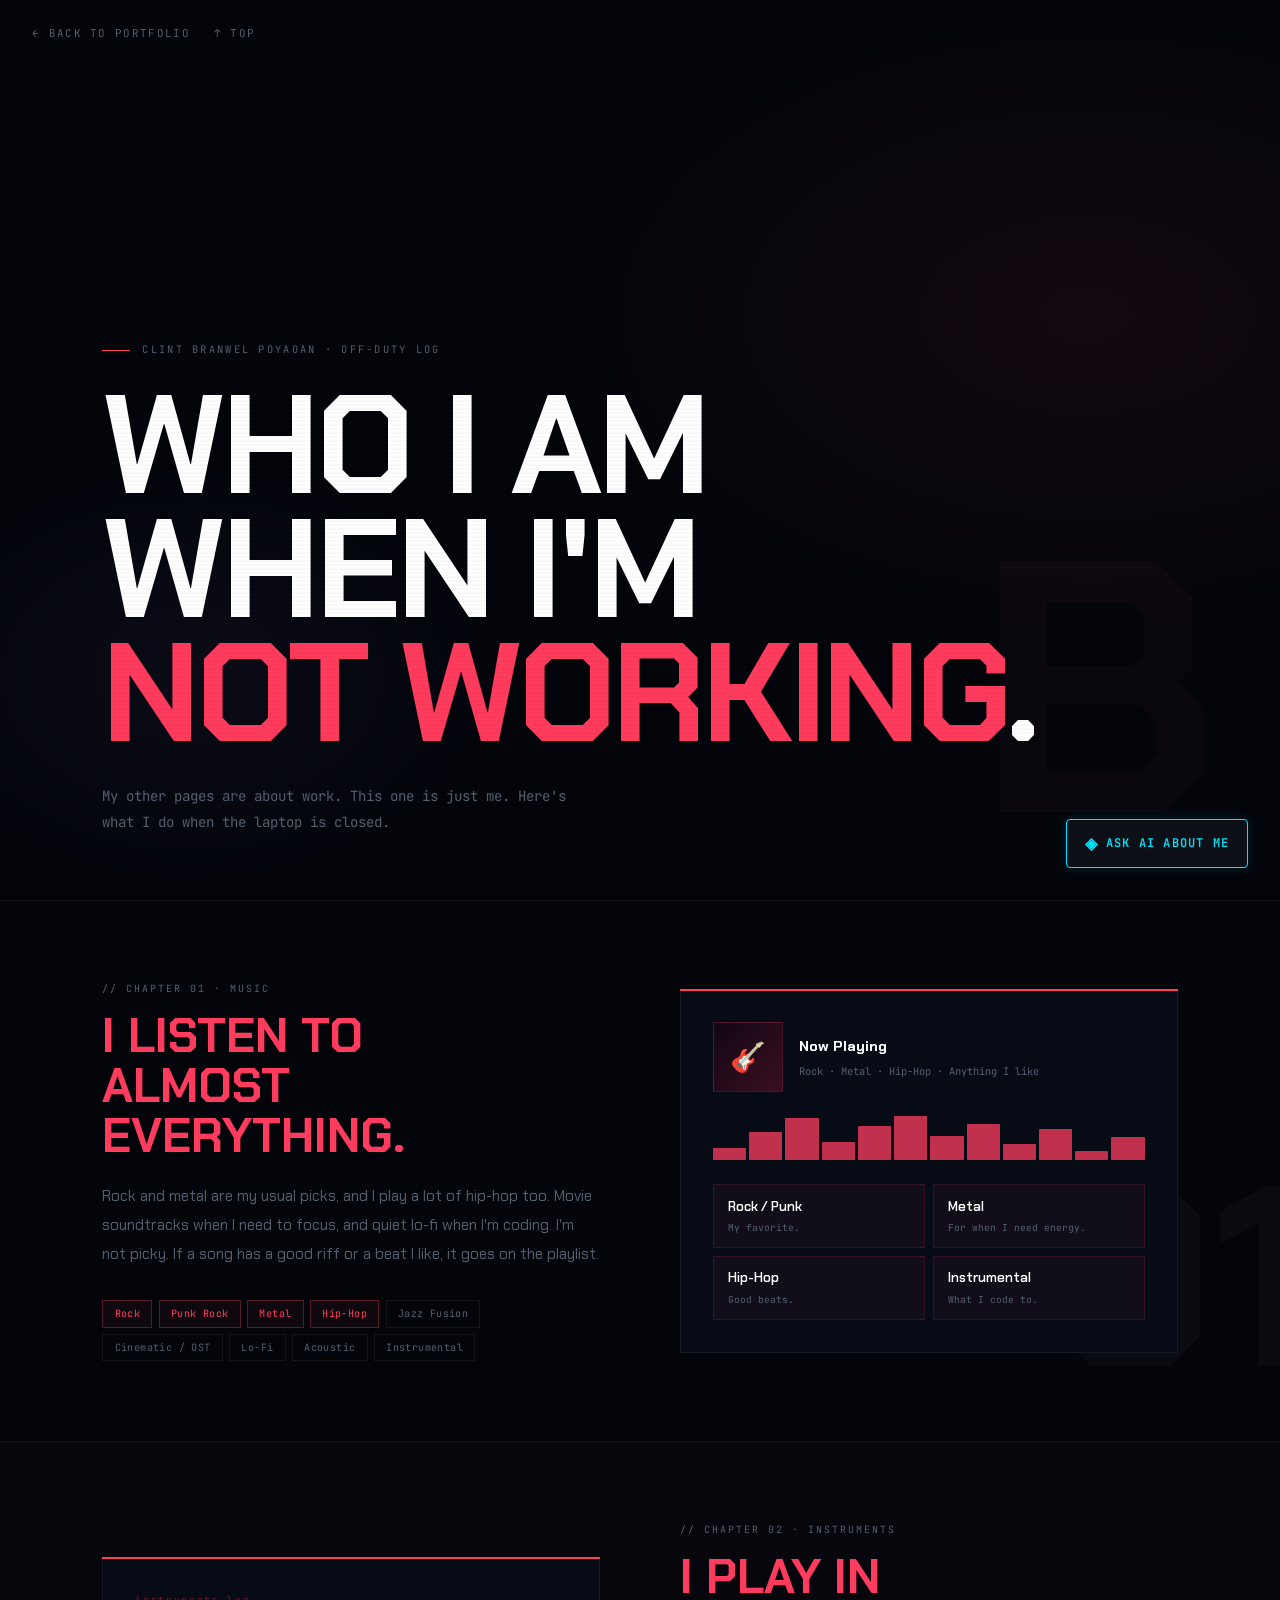
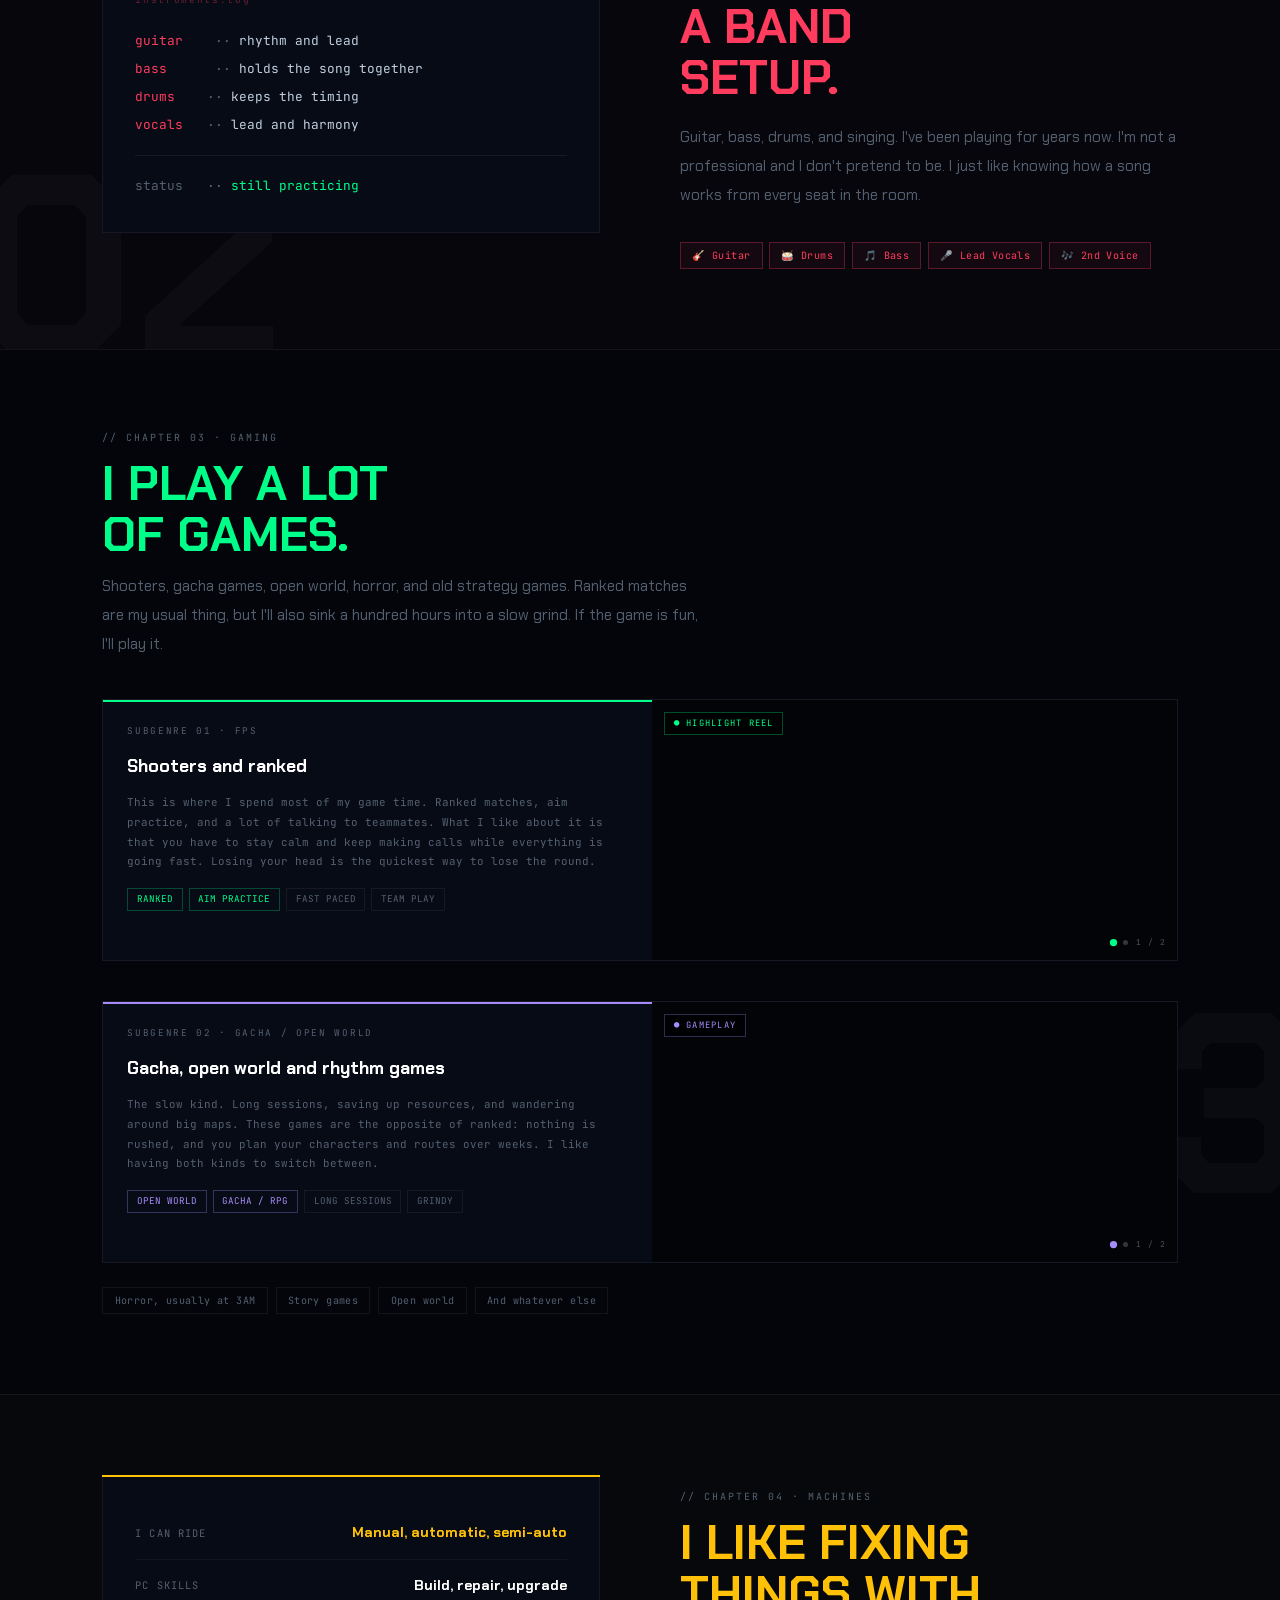
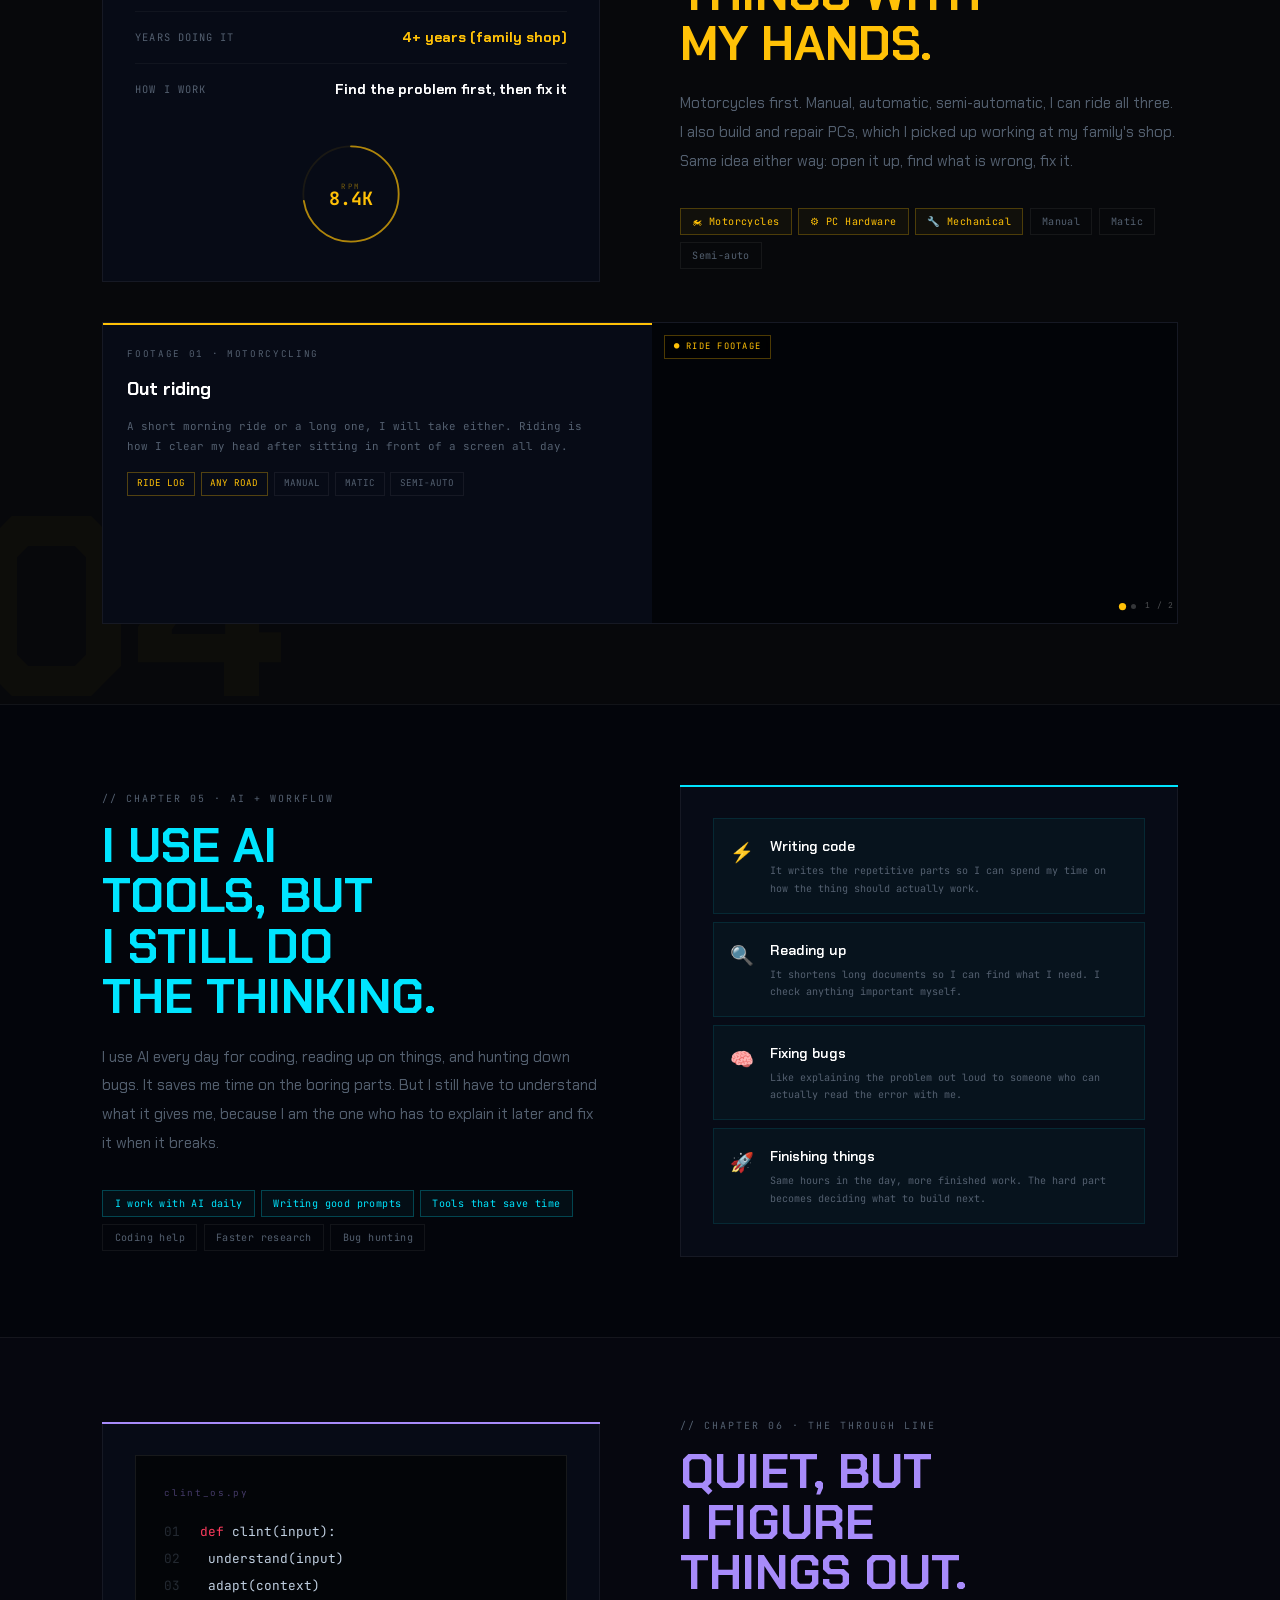
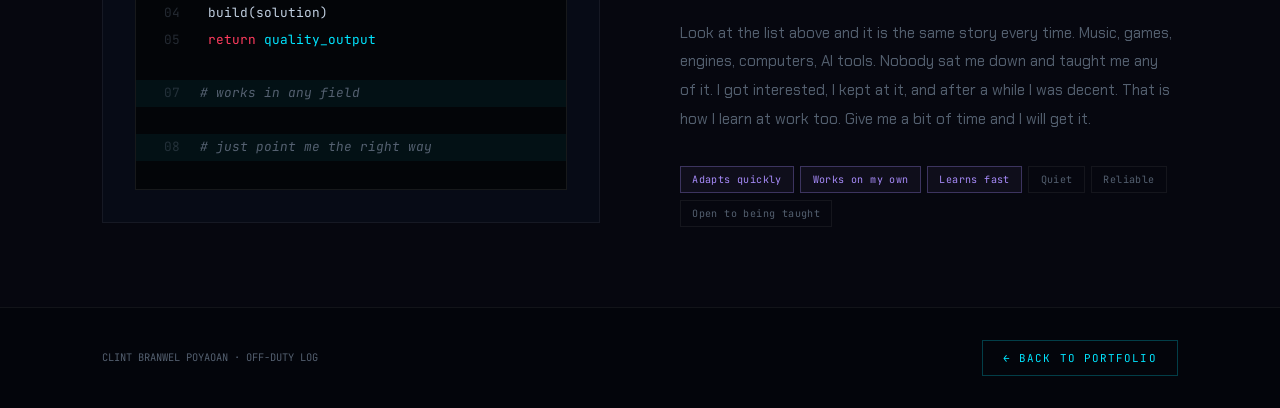
==== commit 08559afe: "08/30/26 update" ====
--- a/offduty.html
+++ b/offduty.html
@@ -712,5 +712,6 @@
   });
 });
   </script>
+  <script src="chat-widget.js"></script>
 </body>
 </html>
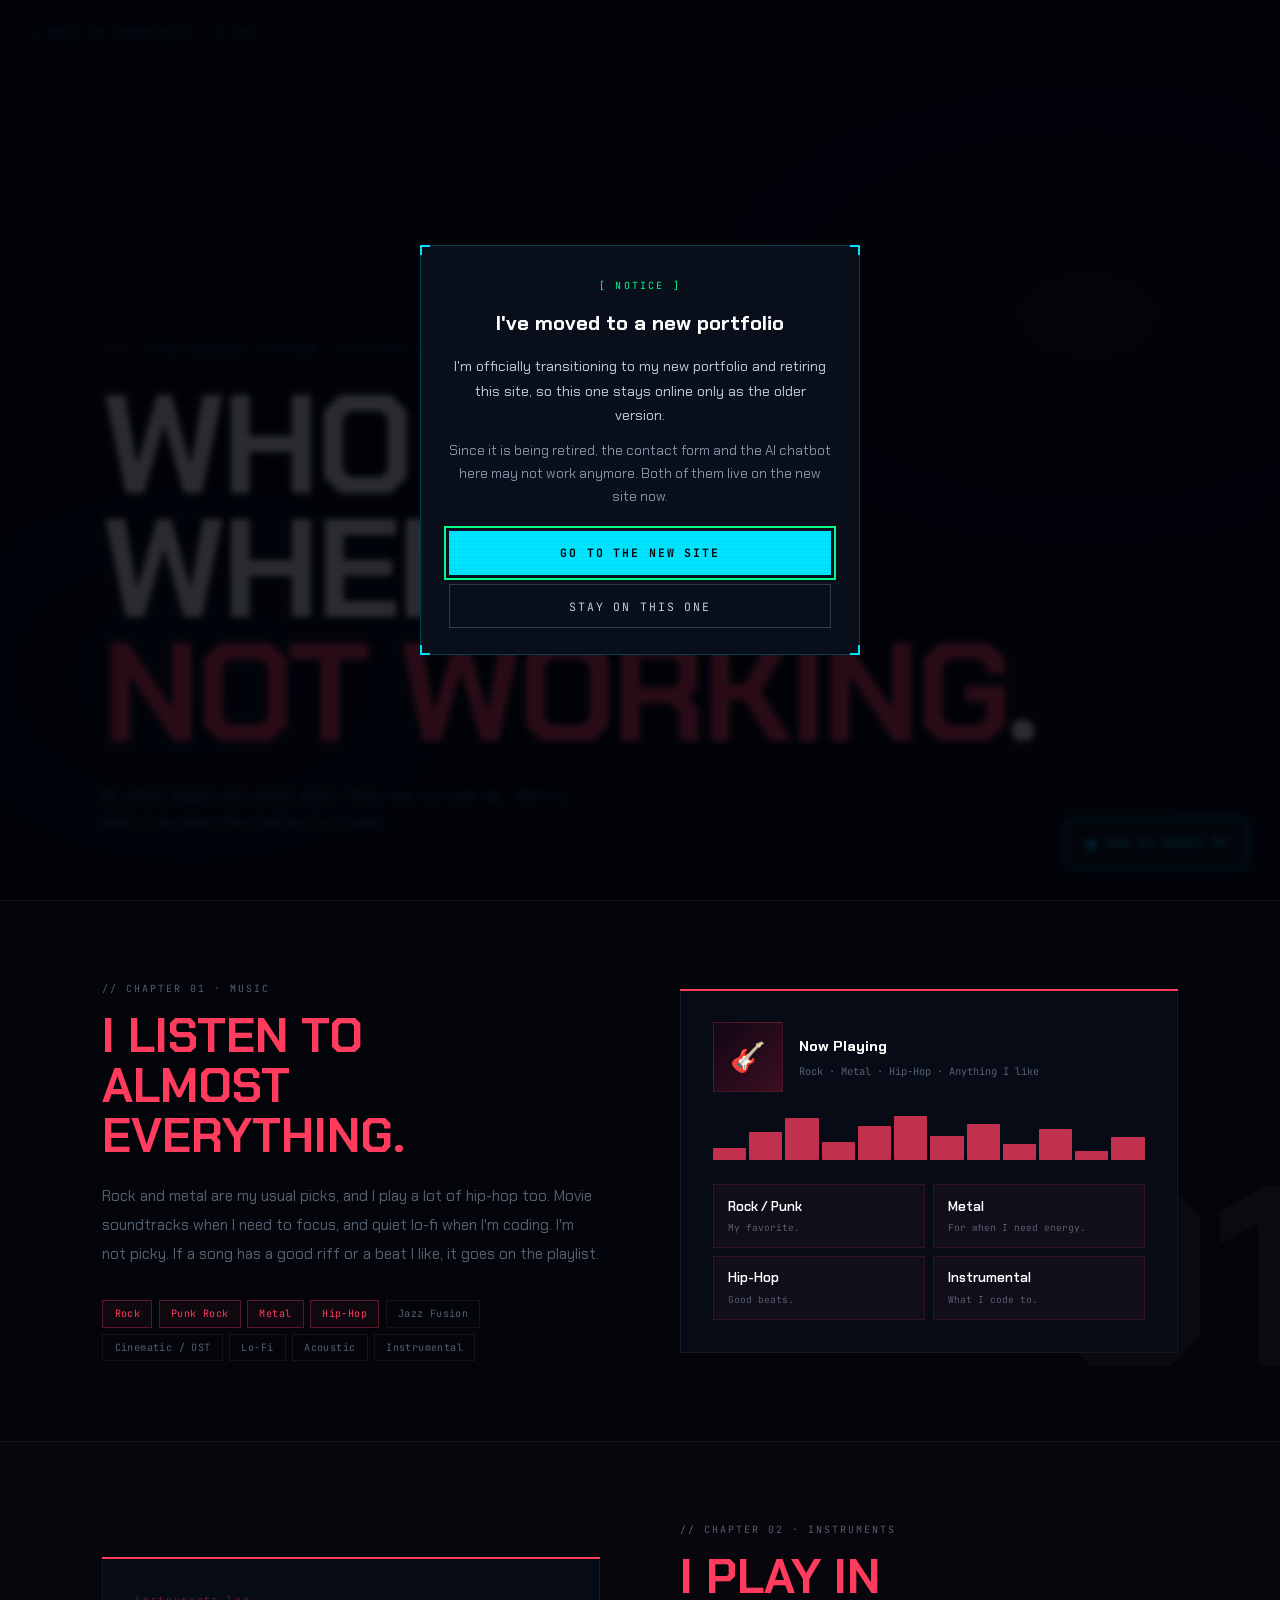
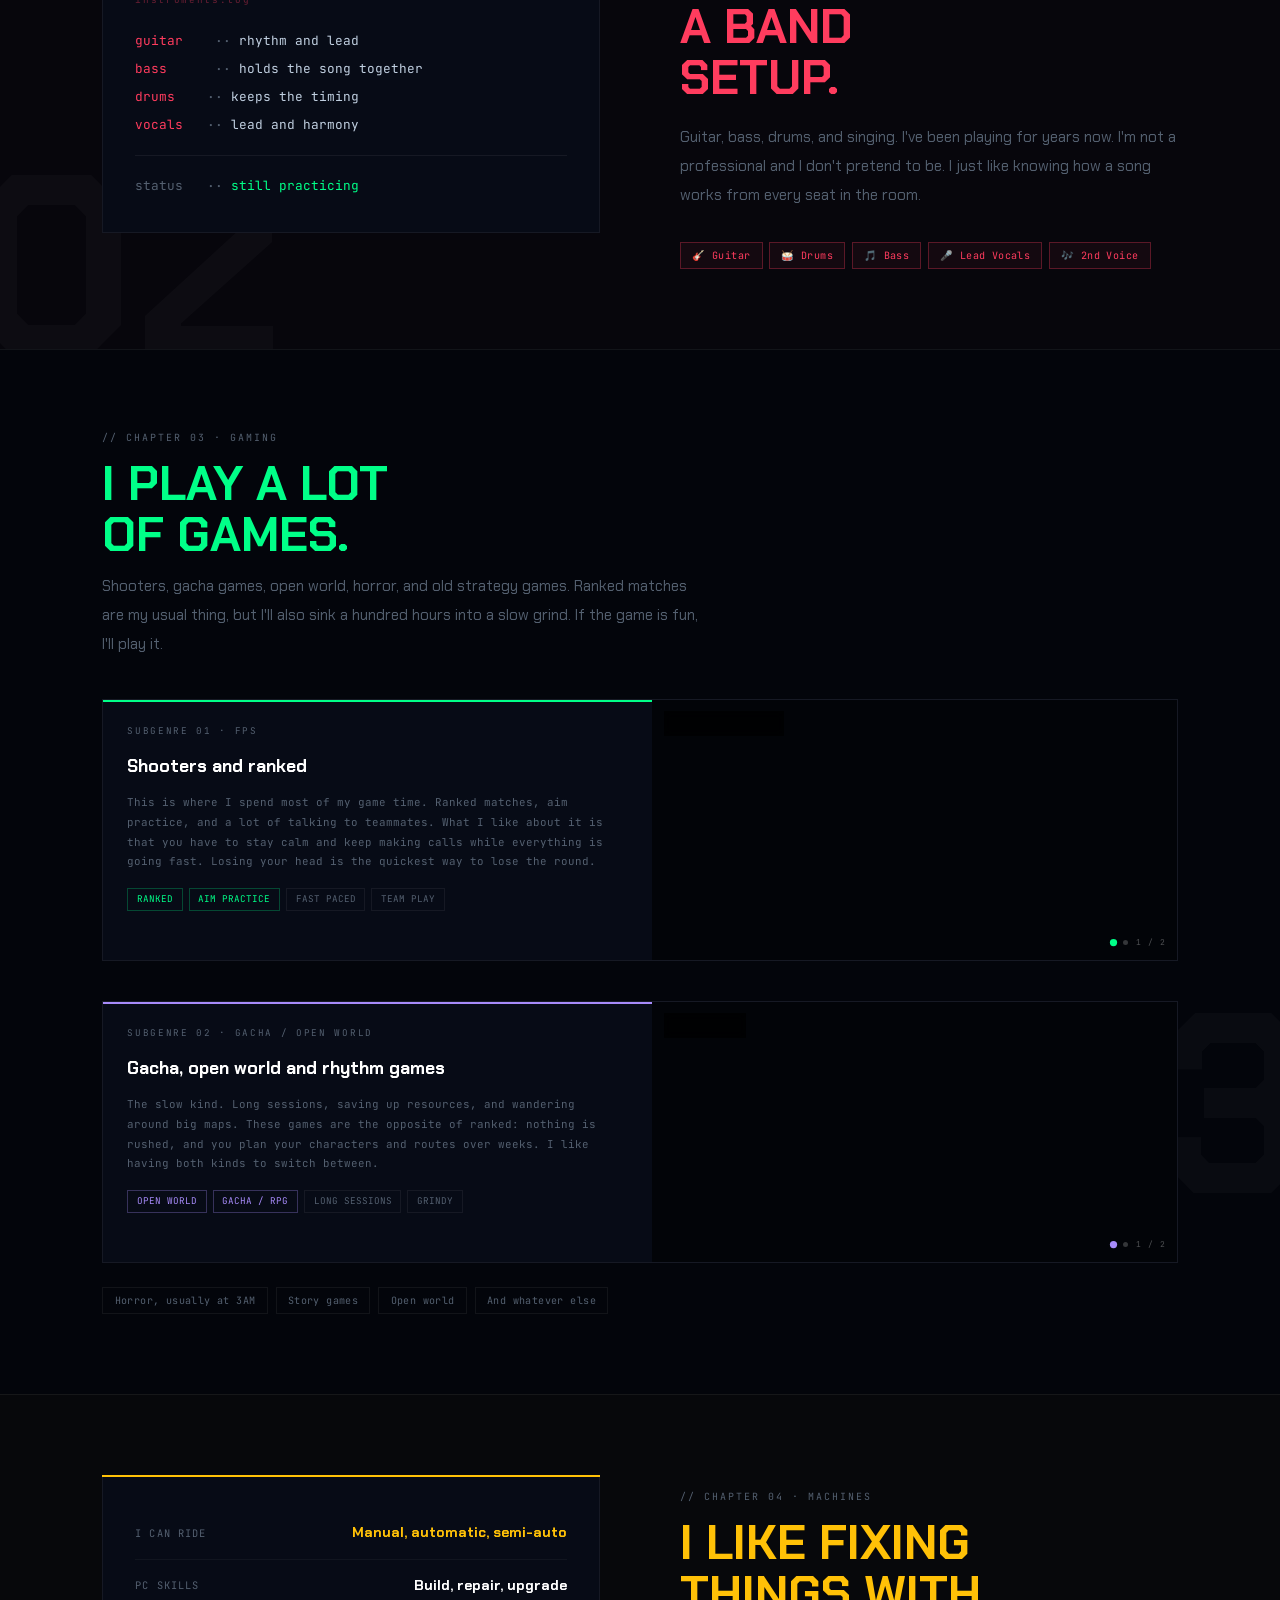
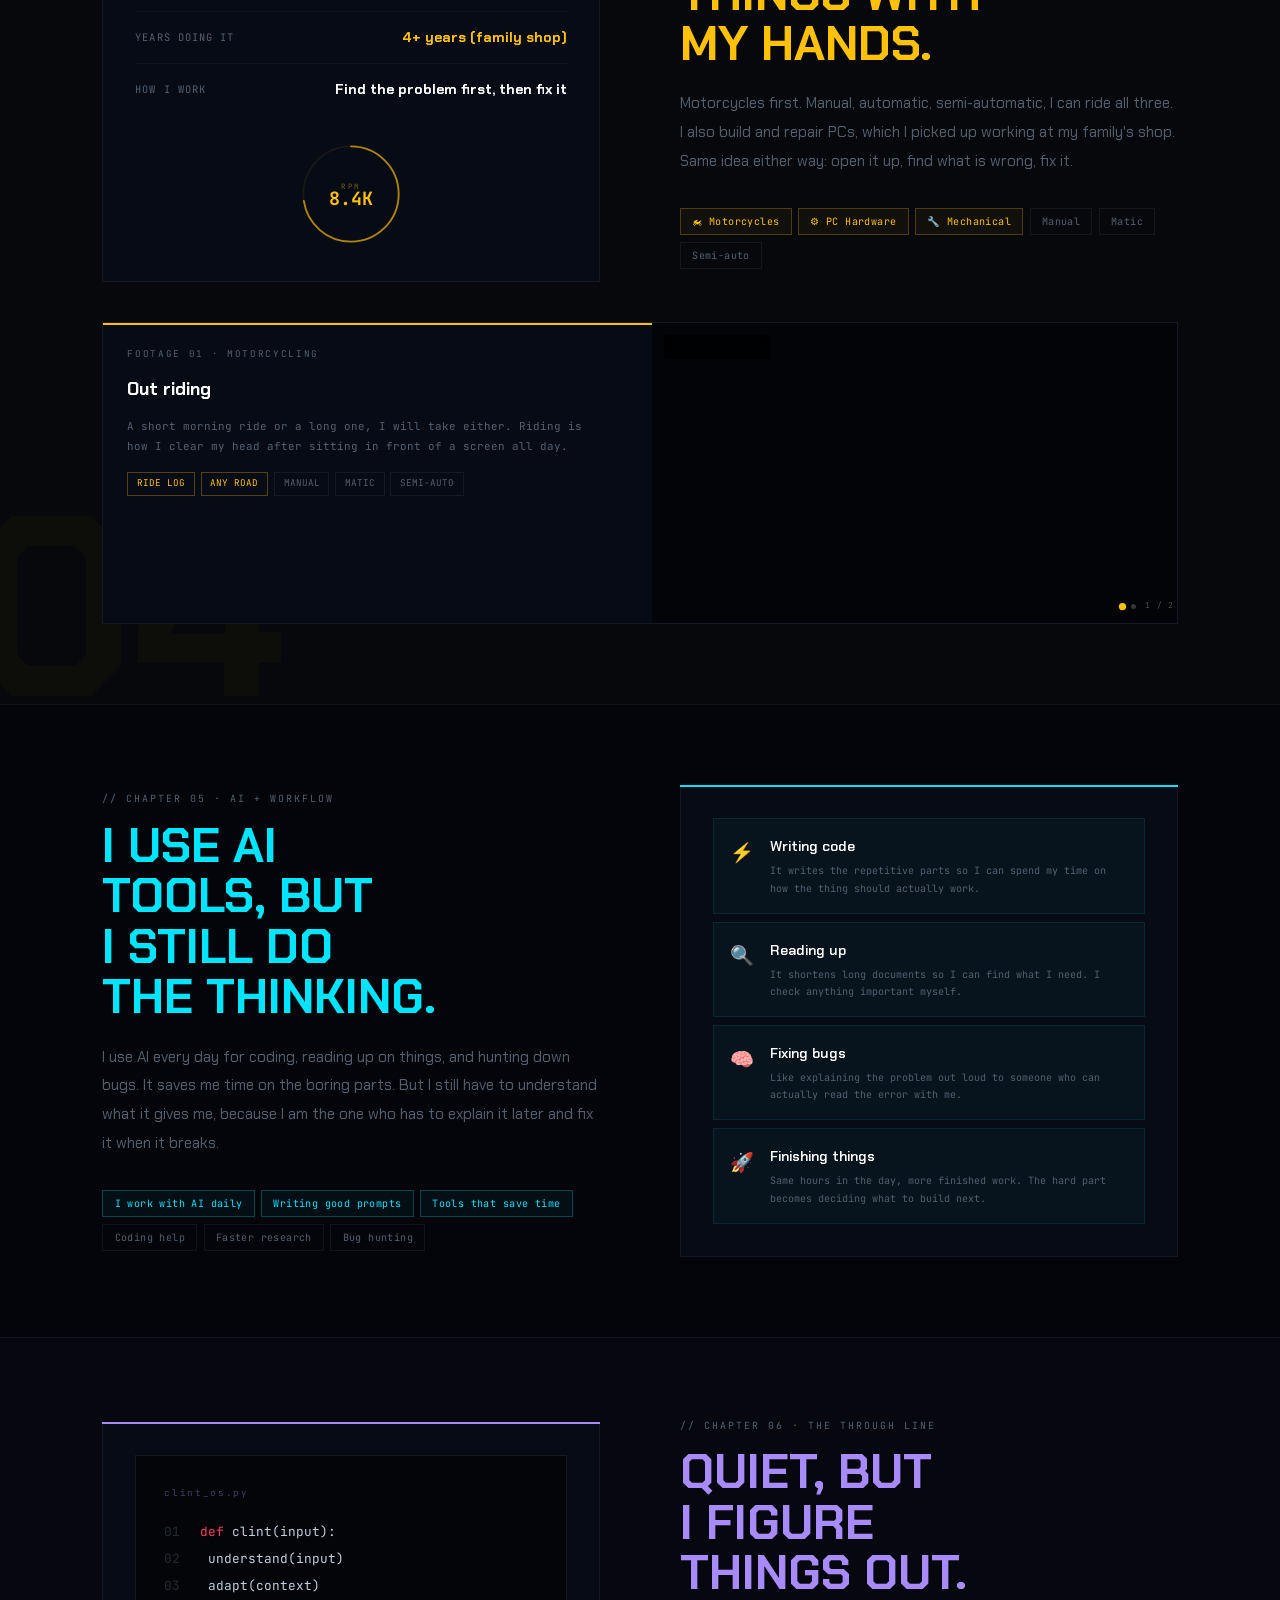
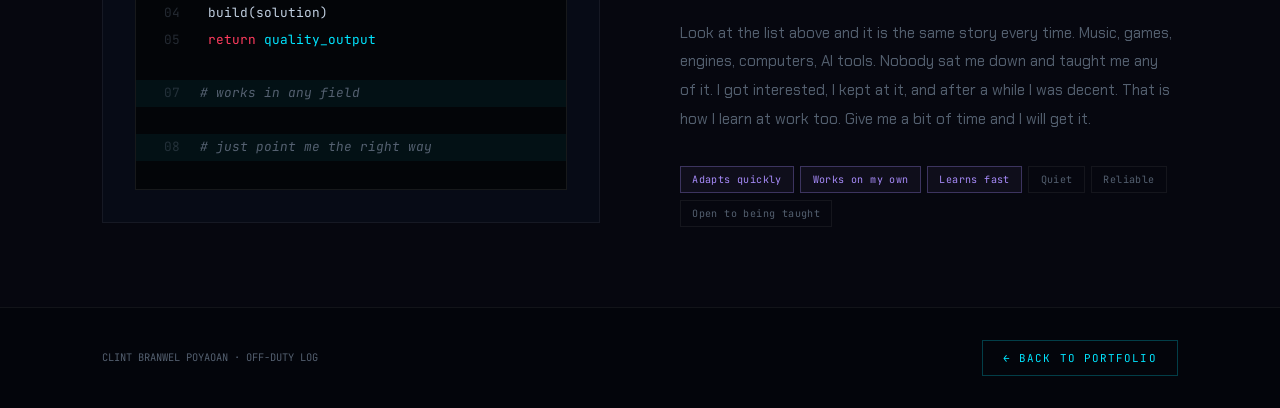
==== commit 952c9d5a: "Retire v1: point visitors to the new portfolio" ====
--- a/offduty.html
+++ b/offduty.html
@@ -713,5 +713,7 @@
 });
   </script>
   <script src="chat-widget.js"></script>
+  <!-- First-visit notice that this site is retired in favour of the new portfolio -->
+  <script src="retire.js"></script>
 </body>
 </html>
